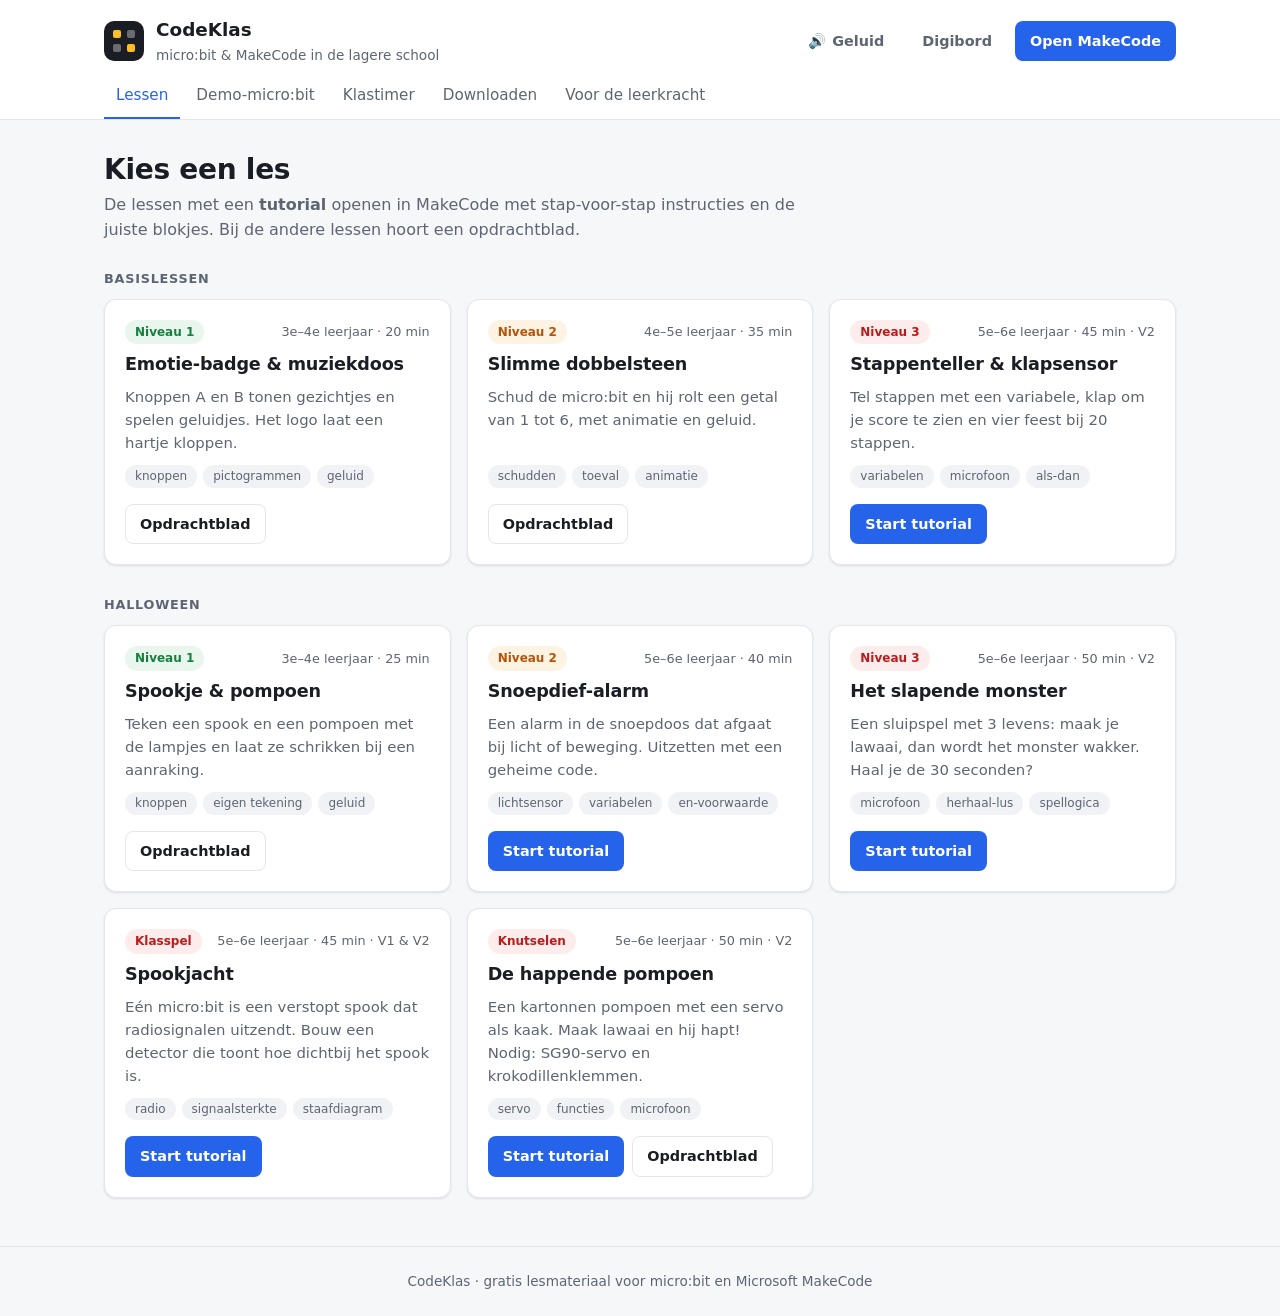
==== site/index.html @ 2c3e6e68 "Printbaar opdrachtblad + uitknipmal voor de happende pompoen Co-Authored-By: Claude Opus 5.5 <norepl" ====
<!DOCTYPE html>
<html lang="nl">
<head>
  <meta charset="UTF-8">
  <meta name="viewport" content="width=device-width, initial-scale=1.0">
  <title>CodeKlas · micro:bit in de klas</title>
  <link rel="stylesheet" href="style.css">
</head>
<body>

  <header class="header">
    <div class="header-inner">
      <div class="brand">
        <div class="brand-mark" aria-hidden="true">
          <span></span><span></span><span></span><span></span>
        </div>
        <div>
          <div class="brand-name">CodeKlas</div>
          <div class="brand-sub">micro:bit &amp; MakeCode in de lagere school</div>
        </div>
      </div>
      <div class="header-actions">
        <button id="toggle-sound-btn" class="btn btn-ghost" title="Geluid aan/uit">
          <span id="sound-icon">🔊</span> Geluid
        </button>
        <button id="digibord-mode-btn" class="btn btn-ghost" title="Timer op volledig scherm">
          Digibord
        </button>
        <a href="https://makecode.microbit.org/?lang=nl" target="_blank" rel="noopener noreferrer" class="btn btn-primary">
          Open MakeCode
        </a>
      </div>
    </div>
    <nav class="nav-tabs" aria-label="Onderdelen">
      <button class="tab-btn active" data-tab="lessen">Lessen</button>
      <button class="tab-btn" data-tab="simulator">Demo-micro:bit</button>
      <button class="tab-btn" data-tab="timer">Klastimer</button>
      <button class="tab-btn" data-tab="uitleg-downloaden">Downloaden</button>
      <button class="tab-btn" data-tab="juf-tips">Voor de leerkracht</button>
    </nav>
  </header>

  <main class="main-container">

    <!-- LESSEN -->
    <section id="tab-lessen" class="tab-pane active">
      <div class="section-hero">
        <h1>Kies een les</h1>
        <p>De lessen met een <strong>tutorial</strong> openen in MakeCode met stap-voor-stap instructies en de juiste blokjes. Bij de andere lessen hoort een opdrachtblad.</p>
      </div>

      <h2 class="group-title">Basislessen</h2>
      <div class="lesson-grid">
        <article class="lesson-card">
          <div class="lesson-top">
            <span class="level level-1">Niveau 1</span>
            <span class="lesson-meta">3e–4e leerjaar · 20 min</span>
          </div>
          <h3>Emotie-badge &amp; muziekdoos</h3>
          <p>Knoppen A en B tonen gezichtjes en spelen geluidjes. Het logo laat een hartje kloppen.</p>
          <div class="lesson-skills"><span>knoppen</span><span>pictogrammen</span><span>geluid</span></div>
          <div class="lesson-actions">
            <a class="btn btn-secondary" href="https://github.com/jufeklis/microbit/blob/main/opdrachten/OPDRACHT_1_EMOTIE_BADGE.md" target="_blank" rel="noopener noreferrer">Opdrachtblad</a>
          </div>
        </article>

        <article class="lesson-card">
          <div class="lesson-top">
            <span class="level level-2">Niveau 2</span>
            <span class="lesson-meta">4e–5e leerjaar · 35 min</span>
          </div>
          <h3>Slimme dobbelsteen</h3>
          <p>Schud de micro:bit en hij rolt een getal van 1 tot 6, met animatie en geluid.</p>
          <div class="lesson-skills"><span>schudden</span><span>toeval</span><span>animatie</span></div>
          <div class="lesson-actions">
            <a class="btn btn-secondary" href="https://github.com/jufeklis/microbit/blob/main/opdrachten/OPDRACHT_2_SLIMME_DOBBELSTEEN.md" target="_blank" rel="noopener noreferrer">Opdrachtblad</a>
          </div>
        </article>

        <article class="lesson-card">
          <div class="lesson-top">
            <span class="level level-3">Niveau 3</span>
            <span class="lesson-meta">5e–6e leerjaar · 45 min · V2</span>
          </div>
          <h3>Stappenteller &amp; klapsensor</h3>
          <p>Tel stappen met een variabele, klap om je score te zien en vier feest bij 20 stappen.</p>
          <div class="lesson-skills"><span>variabelen</span><span>microfoon</span><span>als-dan</span></div>
          <div class="lesson-actions">
            <a class="btn btn-primary" href="https://makecode.microbit.org/?lang=nl#tutorial:https://github.com/jufeklis/microbit/tutorials/stappenteller" target="_blank" rel="noopener noreferrer">Start tutorial</a>
          </div>
        </article>
      </div>

      <h2 class="group-title">Halloween</h2>
      <div class="lesson-grid">
        <article class="lesson-card">
          <div class="lesson-top">
            <span class="level level-1">Niveau 1</span>
            <span class="lesson-meta">3e–4e leerjaar · 25 min</span>
          </div>
          <h3>Spookje &amp; pompoen</h3>
          <p>Teken een spook en een pompoen met de lampjes en laat ze schrikken bij een aanraking.</p>
          <div class="lesson-skills"><span>knoppen</span><span>eigen tekening</span><span>geluid</span></div>
          <div class="lesson-actions">
            <a class="btn btn-secondary" href="https://github.com/jufeklis/microbit/blob/main/opdrachten/HALLOWEEN_OPDRACHT_1_SPOOK_POMPOEN.md" target="_blank" rel="noopener noreferrer">Opdrachtblad</a>
          </div>
        </article>

        <article class="lesson-card">
          <div class="lesson-top">
            <span class="level level-2">Niveau 2</span>
            <span class="lesson-meta">5e–6e leerjaar · 40 min</span>
          </div>
          <h3>Snoepdief-alarm</h3>
          <p>Een alarm in de snoepdoos dat afgaat bij licht of beweging. Uitzetten met een geheime code.</p>
          <div class="lesson-skills"><span>lichtsensor</span><span>variabelen</span><span>en-voorwaarde</span></div>
          <div class="lesson-actions">
            <a class="btn btn-primary" href="https://makecode.microbit.org/?lang=nl#tutorial:https://github.com/jufeklis/microbit/tutorials/snoepdief" target="_blank" rel="noopener noreferrer">Start tutorial</a>
          </div>
        </article>

        <article class="lesson-card">
          <div class="lesson-top">
            <span class="level level-3">Niveau 3</span>
            <span class="lesson-meta">5e–6e leerjaar · 50 min · V2</span>
          </div>
          <h3>Het slapende monster</h3>
          <p>Een sluipspel met 3 levens: maak je lawaai, dan wordt het monster wakker. Haal je de 30 seconden?</p>
          <div class="lesson-skills"><span>microfoon</span><span>herhaal-lus</span><span>spellogica</span></div>
          <div class="lesson-actions">
            <a class="btn btn-primary" href="https://makecode.microbit.org/?lang=nl#tutorial:https://github.com/jufeklis/microbit/tutorials/monster" target="_blank" rel="noopener noreferrer">Start tutorial</a>
          </div>
        </article>

        <article class="lesson-card">
          <div class="lesson-top">
            <span class="level level-3">Klasspel</span>
            <span class="lesson-meta">5e–6e leerjaar · 45 min · V1 &amp; V2</span>
          </div>
          <h3>Spookjacht</h3>
          <p>Eén micro:bit is een verstopt spook dat radiosignalen uitzendt. Bouw een detector die toont hoe dichtbij het spook is.</p>
          <div class="lesson-skills"><span>radio</span><span>signaalsterkte</span><span>staafdiagram</span></div>
          <div class="lesson-actions">
            <a class="btn btn-primary" href="https://makecode.microbit.org/?lang=nl#tutorial:https://github.com/jufeklis/microbit/tutorials/spookjacht" target="_blank" rel="noopener noreferrer">Start tutorial</a>
          </div>
        </article>

        <article class="lesson-card">
          <div class="lesson-top">
            <span class="level level-3">Knutselen</span>
            <span class="lesson-meta">5e–6e leerjaar · 50 min · V2</span>
          </div>
          <h3>De happende pompoen</h3>
          <p>Een kartonnen pompoen met een servo als kaak. Maak lawaai en hij hapt! Nodig: SG90-servo en krokodillenklemmen.</p>
          <div class="lesson-skills"><span>servo</span><span>functies</span><span>microfoon</span></div>
          <div class="lesson-actions">
            <a class="btn btn-primary" href="https://makecode.microbit.org/?lang=nl#tutorial:https://github.com/jufeklis/microbit/tutorials/pompoenkaak" target="_blank" rel="noopener noreferrer">Start tutorial</a>
            <a class="btn btn-secondary" href="opdrachtblad-pompoen.html" target="_blank">Opdrachtblad</a>
          </div>
        </article>
      </div>
    </section>

    <!-- DEMO-MICRO:BIT -->
    <section id="tab-simulator" class="tab-pane">
      <div class="section-hero">
        <h1>Demo-micro:bit</h1>
        <p>Om op het digibord te tonen wat een micro:bit kan. De echte code van de leerlingen test je in de simulator van MakeCode.</p>
      </div>

      <div class="sim-wrapper">
        <div class="sim-left">
          <div class="microbit-board" id="virtual-microbit">
            <div class="mb-top">
              <div class="mb-logo" id="sim-logo" title="Raak het logo aan"></div>
            </div>
            <div class="mb-center">
              <button class="mb-btn" id="sim-btn-a" aria-label="Knop A">A</button>
              <div class="mb-matrix" id="sim-matrix"></div>
              <button class="mb-btn" id="sim-btn-b" aria-label="Knop B">B</button>
            </div>
            <div class="mb-bottom">
              <div class="mb-edge-pin">0</div>
              <div class="mb-edge-pin">1</div>
              <div class="mb-edge-pin">2</div>
              <div class="mb-edge-pin">3V</div>
              <div class="mb-edge-pin">GND</div>
            </div>
          </div>

          <div class="card">
            <h3>Sensoren</h3>
            <div class="button-row">
              <button class="btn btn-secondary" id="shake-btn">Schudden</button>
              <button class="btn btn-secondary" id="clap-btn">Klappen</button>
              <button class="btn btn-secondary" id="btn-ab">Knop A+B</button>
              <button class="btn btn-ghost" id="clear-sim-btn">Wis scherm</button>
            </div>
            <div id="sim-status-label" class="status-label">Klik op A, B, het logo of een sensor.</div>
          </div>
        </div>

        <div class="sim-right">
          <div class="card">
            <h3>Geluiden</h3>
            <div class="chip-grid">
              <button class="chip" data-song="bading">Ba-ding</button>
              <button class="chip" data-song="wawa">Wawawawaa</button>
              <button class="chip" data-song="diceroll">Dobbelsteen</button>
              <button class="chip" data-song="ode">Ode aan de vreugde</button>
              <button class="chip" data-song="boo">Spook</button>
              <button class="chip" data-song="siren">Sirene</button>
              <button class="chip" data-song="roar">Monster</button>
              <button class="chip" data-song="snore">Snurken</button>
            </div>
          </div>

          <div class="card">
            <h3>Pictogrammen</h3>
            <div class="chip-grid">
              <button class="chip" data-pattern="heart">Hartje</button>
              <button class="chip" data-pattern="happy">Blij</button>
              <button class="chip" data-pattern="ghost">Spook</button>
              <button class="chip" data-pattern="pumpkin">Pompoen</button>
              <button class="chip" data-pattern="skull">Doodshoofd</button>
              <button class="chip" data-pattern="bat">Vleermuis</button>
            </div>
          </div>
        </div>
      </div>
    </section>

    <!-- KLASTIMER -->
    <section id="tab-timer" class="tab-pane">
      <div class="timer-container" id="timer-box">
        <div class="section-hero">
          <h1>Klastimer &amp; rolwissel</h1>
          <p>Gaat de bel, dan schuift iedereen één rol door.</p>
        </div>

        <div class="big-timer-circle">
          <svg class="progress-ring" viewBox="0 0 280 280">
            <circle class="progress-ring-bg" stroke-width="14" fill="transparent" r="120" cx="140" cy="140"/>
            <circle id="progress-circle" class="progress-ring-fill" stroke="#0078d7" stroke-width="14" stroke-dasharray="753.98" stroke-dashoffset="0" stroke-linecap="round" fill="transparent" r="120" cx="140" cy="140"/>
          </svg>
          <div class="timer-time-display">
            <span id="timer-display">10:00</span>
            <span class="timer-caption">tot de rolwissel</span>
          </div>
        </div>

        <div class="button-row center">
          <button id="timer-start-btn" class="btn btn-primary btn-lg">Start</button>
          <button id="timer-pause-btn" class="btn btn-secondary btn-lg" disabled>Pauze</button>
          <button id="timer-reset-btn" class="btn btn-ghost btn-lg">Reset</button>
        </div>

        <div class="timer-presets">
          <button class="preset-btn" data-time="300">5 min</button>
          <button class="preset-btn active" data-time="600">10 min</button>
          <button class="preset-btn" data-time="900">15 min</button>
        </div>

        <h2 class="group-title">De 4 rollen in een groepje</h2>
        <div class="roles-grid">
          <div class="role-card"><span class="role-num">1</span><h4>Piloot</h4><p>Bedient de muis en sleept de blokjes in MakeCode.</p></div>
          <div class="role-card"><span class="role-num">2</span><h4>Navigator</h4><p>Leest de instructies voor en controleert elke stap.</p></div>
          <div class="role-card"><span class="role-num">3</span><h4>Tester</h4><p>Downloadt de code en test op de echte micro:bit.</p></div>
          <div class="role-card"><span class="role-num">4</span><h4>Vormgever</h4><p>Bedenkt tekeningen, geluiden en extra's.</p></div>
        </div>
      </div>
    </section>

    <!-- DOWNLOADEN -->
    <section id="tab-uitleg-downloaden" class="tab-pane">
      <div class="section-hero">
        <h1>Code op de micro:bit zetten</h1>
        <p>In drie stappen draait je programma op de micro:bit, ook zonder computer.</p>
      </div>

      <div class="steps-grid">
        <div class="step-card">
          <span class="step-num">1</span>
          <h3>Sluit de USB-kabel aan</h3>
          <p>Verbind de micro:bit met de computer of Chromebook. Het lampje achteraan licht op.</p>
        </div>
        <div class="step-card">
          <span class="step-num">2</span>
          <h3>Klik op Downloaden</h3>
          <p>Klik in MakeCode linksonder op <strong>Downloaden</strong>. Het gele lampje achteraan knippert.</p>
        </div>
        <div class="step-card">
          <span class="step-num">3</span>
          <h3>Kabel los, batterij aan</h3>
          <p>Stopt het knipperen? Dan is de code geladen. Maak de kabel los en klik het batterijbakje vast.</p>
        </div>
      </div>

      <div class="card note">
        <strong>Tip:</strong> klik de eerste keer in MakeCode op de drie puntjes naast Downloaden en kies <strong>Apparaat koppelen</strong>. Daarna gaat downloaden met één klik.
      </div>
    </section>

    <!-- VOOR DE LEERKRACHT -->
    <section id="tab-juf-tips" class="tab-pane">
      <div class="section-hero">
        <h1>Voor de leerkracht</h1>
        <p>Praktische tips voor een vlotte programmeerles.</p>
      </div>

      <div class="tips-grid">
        <div class="card">
          <h3>Lesplan van 50 minuten</h3>
          <ul>
            <li><strong>10 min</strong>: introductie op het digibord met de demo-micro:bit</li>
            <li><strong>30 min</strong>: zelf programmeren in groepjes, met de klastimer</li>
            <li><strong>10 min</strong>: toonmoment</li>
          </ul>
        </div>
        <div class="card">
          <h3>micro:bit V1 of V2?</h3>
          <p>De stappenteller en het monster gebruiken de microfoon en speaker. Die zitten alleen op een <strong>V2</strong>: kijk of er een gouden logo met een aanraaksensor op staat.</p>
        </div>
        <div class="card">
          <h3>Startgids &amp; opdrachtbladen</h3>
          <p>Alle opdrachtbladen en de <a href="https://github.com/jufeklis/microbit/blob/main/opdrachten/STARTGIDS_MAKECODE_VOOR_DE_JUF.md" target="_blank" rel="noopener noreferrer">startgids voor de leerkracht</a> staan op <a href="https://github.com/jufeklis/microbit" target="_blank" rel="noopener noreferrer">GitHub</a>.</p>
        </div>
        <div class="card">
          <h3>Halloween</h3>
          <p>Laat de leerlingen een papieren pompoen of spook knutselen rond de micro:bit en verduister de klas voor het toonmoment.</p>
        </div>
      </div>
    </section>

  </main>

  <footer class="footer">
    CodeKlas · gratis lesmateriaal voor micro:bit en Microsoft MakeCode
  </footer>

  <script src="sound.js"></script>
  <script src="app.js"></script>
</body>
</html>
---- site/style.css ----
:root {
  --bg: #f6f7f9;
  --surface: #ffffff;
  --border: #e3e6eb;
  --text: #1a1d23;
  --muted: #5d6573;
  --primary: #2563eb;
  --primary-hover: #1d4ed8;
  --primary-soft: #eaf1fe;
  --green: #15803d;
  --green-soft: #e8f6ed;
  --amber: #b45309;
  --amber-soft: #fdf3e3;
  --red: #b91c1c;
  --red-soft: #fdecec;
  --radius: 12px;
  --shadow: 0 1px 2px rgba(16, 24, 40, .05), 0 1px 3px rgba(16, 24, 40, .06);
}

* { box-sizing: border-box; margin: 0; padding: 0; }

body {
  font-family: system-ui, -apple-system, 'Segoe UI', sans-serif;
  background: var(--bg);
  color: var(--text);
  line-height: 1.55;
  -webkit-font-smoothing: antialiased;
}

a { color: var(--primary); }
h1, h2, h3, h4 { line-height: 1.25; letter-spacing: -0.01em; }

/* ---------- Header ---------- */
.header {
  background: var(--surface);
  border-bottom: 1px solid var(--border);
  position: sticky;
  top: 0;
  z-index: 10;
}
.header-inner {
  max-width: 1120px;
  margin: 0 auto;
  padding: 16px 24px 8px;
  display: flex;
  align-items: center;
  justify-content: space-between;
  gap: 16px;
  flex-wrap: wrap;
}
.brand { display: flex; align-items: center; gap: 12px; }
.brand-mark {
  width: 40px; height: 40px;
  border-radius: 10px;
  background: var(--text);
  display: grid;
  grid-template-columns: repeat(2, 8px);
  gap: 6px;
  place-content: center;
}
.brand-mark span { width: 8px; height: 8px; border-radius: 2px; background: #fbbf24; }
.brand-mark span:nth-child(2), .brand-mark span:nth-child(3) { background: #fff; opacity: .35; }
.brand-name { font-weight: 700; font-size: 1.15rem; }
.brand-sub { color: var(--muted); font-size: .85rem; }
.header-actions { display: flex; gap: 8px; flex-wrap: wrap; }

.nav-tabs {
  max-width: 1120px;
  margin: 0 auto;
  padding: 0 24px;
  display: flex;
  gap: 4px;
  flex-wrap: wrap;
}
.tab-btn {
  font: inherit;
  font-weight: 500;
  font-size: .95rem;
  color: var(--muted);
  background: none;
  border: none;
  border-bottom: 2px solid transparent;
  padding: 10px 12px;
  cursor: pointer;
}
.tab-btn:hover { color: var(--text); }
.tab-btn.active { color: var(--primary); border-bottom-color: var(--primary); }

/* ---------- Buttons ---------- */
.btn {
  font: inherit;
  font-weight: 600;
  font-size: .9rem;
  display: inline-flex;
  align-items: center;
  justify-content: center;
  gap: 6px;
  padding: 8px 14px;
  border-radius: 8px;
  border: 1px solid transparent;
  cursor: pointer;
  text-decoration: none;
  transition: background .15s, border-color .15s;
  white-space: nowrap;
}
.btn:disabled { opacity: .45; cursor: not-allowed; }
.btn-primary { background: var(--primary); color: #fff; }
.btn-primary:hover:not(:disabled) { background: var(--primary-hover); }
.btn-secondary { background: var(--surface); color: var(--text); border-color: var(--border); }
.btn-secondary:hover:not(:disabled) { border-color: #c5cad3; background: #fafbfc; }
.btn-ghost { background: transparent; color: var(--muted); }
.btn-ghost:hover:not(:disabled) { background: #eef0f3; color: var(--text); }
.btn-lg { padding: 12px 22px; font-size: 1rem; }

.button-row { display: flex; gap: 8px; flex-wrap: wrap; }
.button-row.center { justify-content: center; }

/* ---------- Layout ---------- */
.main-container { max-width: 1120px; margin: 0 auto; padding: 32px 24px 48px; }
.tab-pane { display: none; }
.tab-pane.active { display: block; }

.section-hero { margin-bottom: 28px; max-width: 720px; }
.section-hero h1 { font-size: 1.75rem; margin-bottom: 6px; }
.section-hero p { color: var(--muted); }

.group-title {
  font-size: .8rem;
  font-weight: 600;
  text-transform: uppercase;
  letter-spacing: .06em;
  color: var(--muted);
  margin: 32px 0 12px;
}
.group-title:first-of-type { margin-top: 0; }

.card {
  background: var(--surface);
  border: 1px solid var(--border);
  border-radius: var(--radius);
  padding: 20px;
  box-shadow: var(--shadow);
}
.card h3 { font-size: 1rem; margin-bottom: 12px; }
.card ul { padding-left: 18px; }
.card li + li { margin-top: 4px; }
.card p { color: var(--muted); }
.card.note { margin-top: 20px; color: var(--muted); }

/* ---------- Lessen ---------- */
.lesson-grid {
  display: grid;
  grid-template-columns: repeat(auto-fill, minmax(300px, 1fr));
  gap: 16px;
}
.lesson-card {
  background: var(--surface);
  border: 1px solid var(--border);
  border-radius: var(--radius);
  padding: 20px;
  box-shadow: var(--shadow);
  display: flex;
  flex-direction: column;
  gap: 10px;
}
.lesson-top { display: flex; align-items: center; justify-content: space-between; gap: 8px; flex-wrap: wrap; }
.lesson-meta { font-size: .8rem; color: var(--muted); }
.lesson-card h3 { font-size: 1.1rem; }
.lesson-card p { color: var(--muted); font-size: .93rem; flex: 1; }
.lesson-skills { display: flex; gap: 6px; flex-wrap: wrap; }
.lesson-skills span {
  font-size: .75rem;
  color: var(--muted);
  background: #f0f2f5;
  border-radius: 999px;
  padding: 2px 10px;
}
.lesson-actions { display: flex; gap: 8px; margin-top: 6px; flex-wrap: wrap; }

.level { font-size: .75rem; font-weight: 600; padding: 3px 10px; border-radius: 999px; }
.level-1 { color: var(--green); background: var(--green-soft); }
.level-2 { color: var(--amber); background: var(--amber-soft); }
.level-3 { color: var(--red); background: var(--red-soft); }

/* ---------- Demo-micro:bit ---------- */
.sim-wrapper {
  display: grid;
  grid-template-columns: minmax(0, 1fr) minmax(0, 1fr);
  gap: 24px;
  align-items: start;
}
.sim-left, .sim-right { display: flex; flex-direction: column; gap: 16px; }

.microbit-board {
  background: #1f2937;
  border-radius: 20px;
  padding: 20px 20px 0;
  max-width: 440px;
  width: 100%;
  margin: 0 auto;
  box-shadow: 0 10px 30px rgba(16, 24, 40, .18);
  user-select: none;
}
.mb-top { display: flex; justify-content: center; margin-bottom: 16px; }
.mb-logo {
  width: 56px; height: 28px;
  border: 3px solid #d4a72c;
  border-radius: 14px;
  cursor: pointer;
  position: relative;
}
.mb-logo::before, .mb-logo::after {
  content: '';
  position: absolute;
  top: 50%;
  width: 8px; height: 8px;
  border-radius: 50%;
  background: #d4a72c;
  transform: translateY(-50%);
}
.mb-logo::before { left: 10px; }
.mb-logo::after { right: 10px; }
.mb-logo.touched { background: rgba(212, 167, 44, .3); }

.mb-center { display: flex; align-items: center; justify-content: space-between; gap: 16px; }
.mb-btn {
  font: inherit;
  font-weight: 700;
  width: 52px; height: 52px;
  border-radius: 50%;
  border: 6px solid #4b5563;
  background: #111827;
  color: #e5e7eb;
  cursor: pointer;
  flex-shrink: 0;
}
.mb-btn:hover { border-color: #6b7280; }
.mb-btn.active { transform: scale(.94); background: #000; }

.mb-matrix {
  display: grid;
  grid-template-columns: repeat(5, 1fr);
  gap: 10px;
  padding: 8px;
}
.mb-led {
  width: 22px; height: 22px;
  border-radius: 4px;
  background: #374151;
  transition: background .08s, box-shadow .08s;
}
.mb-led.on { background: #ef4444; box-shadow: 0 0 12px rgba(239, 68, 68, .8); }

.mb-bottom {
  display: flex;
  justify-content: space-between;
  margin-top: 20px;
  padding: 0 4px;
}
.mb-edge-pin {
  background: #d4a72c;
  color: #1f2937;
  font-size: .7rem;
  font-weight: 700;
  padding: 10px 0 6px;
  width: 17%;
  text-align: center;
  border-radius: 6px 6px 0 0;
}

.status-label {
  margin-top: 12px;
  font-size: .9rem;
  color: var(--muted);
  background: #f0f2f5;
  border-radius: 8px;
  padding: 8px 12px;
}

.chip-grid { display: flex; flex-wrap: wrap; gap: 8px; }
.chip {
  font: inherit;
  font-size: .88rem;
  font-weight: 500;
  padding: 7px 14px;
  border-radius: 999px;
  border: 1px solid var(--border);
  background: var(--surface);
  color: var(--text);
  cursor: pointer;
}
.chip:hover { border-color: var(--primary); color: var(--primary); background: var(--primary-soft); }

/* ---------- Klastimer ---------- */
.timer-container { text-align: center; }
.timer-container .section-hero { margin: 0 auto 28px; }
.big-timer-circle { position: relative; width: 280px; height: 280px; margin: 0 auto 24px; }
.progress-ring { width: 100%; height: 100%; transform: rotate(-90deg); }
.progress-ring-bg { stroke: var(--border); }
.progress-ring-fill { transition: stroke-dashoffset 1s linear, stroke .3s; }
.timer-time-display {
  position: absolute;
  inset: 0;
  display: flex;
  flex-direction: column;
  align-items: center;
  justify-content: center;
}
#timer-display { font-size: 4rem; font-weight: 700; font-variant-numeric: tabular-nums; }
.timer-caption { color: var(--muted); font-size: .9rem; }

.timer-presets { display: flex; justify-content: center; gap: 8px; margin-top: 16px; }
.preset-btn {
  font: inherit;
  font-size: .88rem;
  padding: 6px 14px;
  border-radius: 999px;
  border: 1px solid var(--border);
  background: var(--surface);
  color: var(--muted);
  cursor: pointer;
}
.preset-btn.active { background: var(--text); border-color: var(--text); color: #fff; }

.timer-container .group-title { margin-top: 40px; }
.roles-grid {
  display: grid;
  grid-template-columns: repeat(auto-fit, minmax(200px, 1fr));
  gap: 12px;
  text-align: left;
}
.role-card {
  background: var(--surface);
  border: 1px solid var(--border);
  border-radius: var(--radius);
  padding: 16px;
}
.role-card h4 { margin: 8px 0 4px; }
.role-card p { color: var(--muted); font-size: .9rem; }

.role-num, .step-num {
  display: inline-grid;
  place-items: center;
  width: 28px; height: 28px;
  border-radius: 50%;
  background: var(--primary-soft);
  color: var(--primary);
  font-weight: 700;
  font-size: .85rem;
}

/* ---------- Downloaden & tips ---------- */
.steps-grid, .tips-grid {
  display: grid;
  grid-template-columns: repeat(auto-fit, minmax(260px, 1fr));
  gap: 16px;
}
.step-card {
  background: var(--surface);
  border: 1px solid var(--border);
  border-radius: var(--radius);
  padding: 20px;
  box-shadow: var(--shadow);
}
.step-card h3 { font-size: 1rem; margin: 12px 0 6px; }
.step-card p { color: var(--muted); }

/* ---------- Footer ---------- */
.footer {
  text-align: center;
  color: var(--muted);
  font-size: .85rem;
  padding: 24px;
  border-top: 1px solid var(--border);
}

/* ---------- Digibordmodus: alleen de timer, groot ---------- */
body.fullscreen-digibord .header-inner .brand,
body.fullscreen-digibord .nav-tabs,
body.fullscreen-digibord .footer,
body.fullscreen-digibord .roles-grid,
body.fullscreen-digibord .timer-container .group-title { display: none; }
body.fullscreen-digibord .header { position: static; border: none; background: transparent; }
body.fullscreen-digibord .header-inner { justify-content: flex-end; }
body.fullscreen-digibord .big-timer-circle { width: min(70vh, 90vw); height: min(70vh, 90vw); }
body.fullscreen-digibord #timer-display { font-size: min(14vh, 18vw); }

/* ---------- Klein scherm ---------- */
@media (max-width: 800px) {
  .sim-wrapper { grid-template-columns: 1fr; }
  .header-inner, .nav-tabs, .main-container { padding-left: 16px; padding-right: 16px; }
  .mb-led { width: 16px; height: 16px; }
  .mb-matrix { gap: 7px; }
}
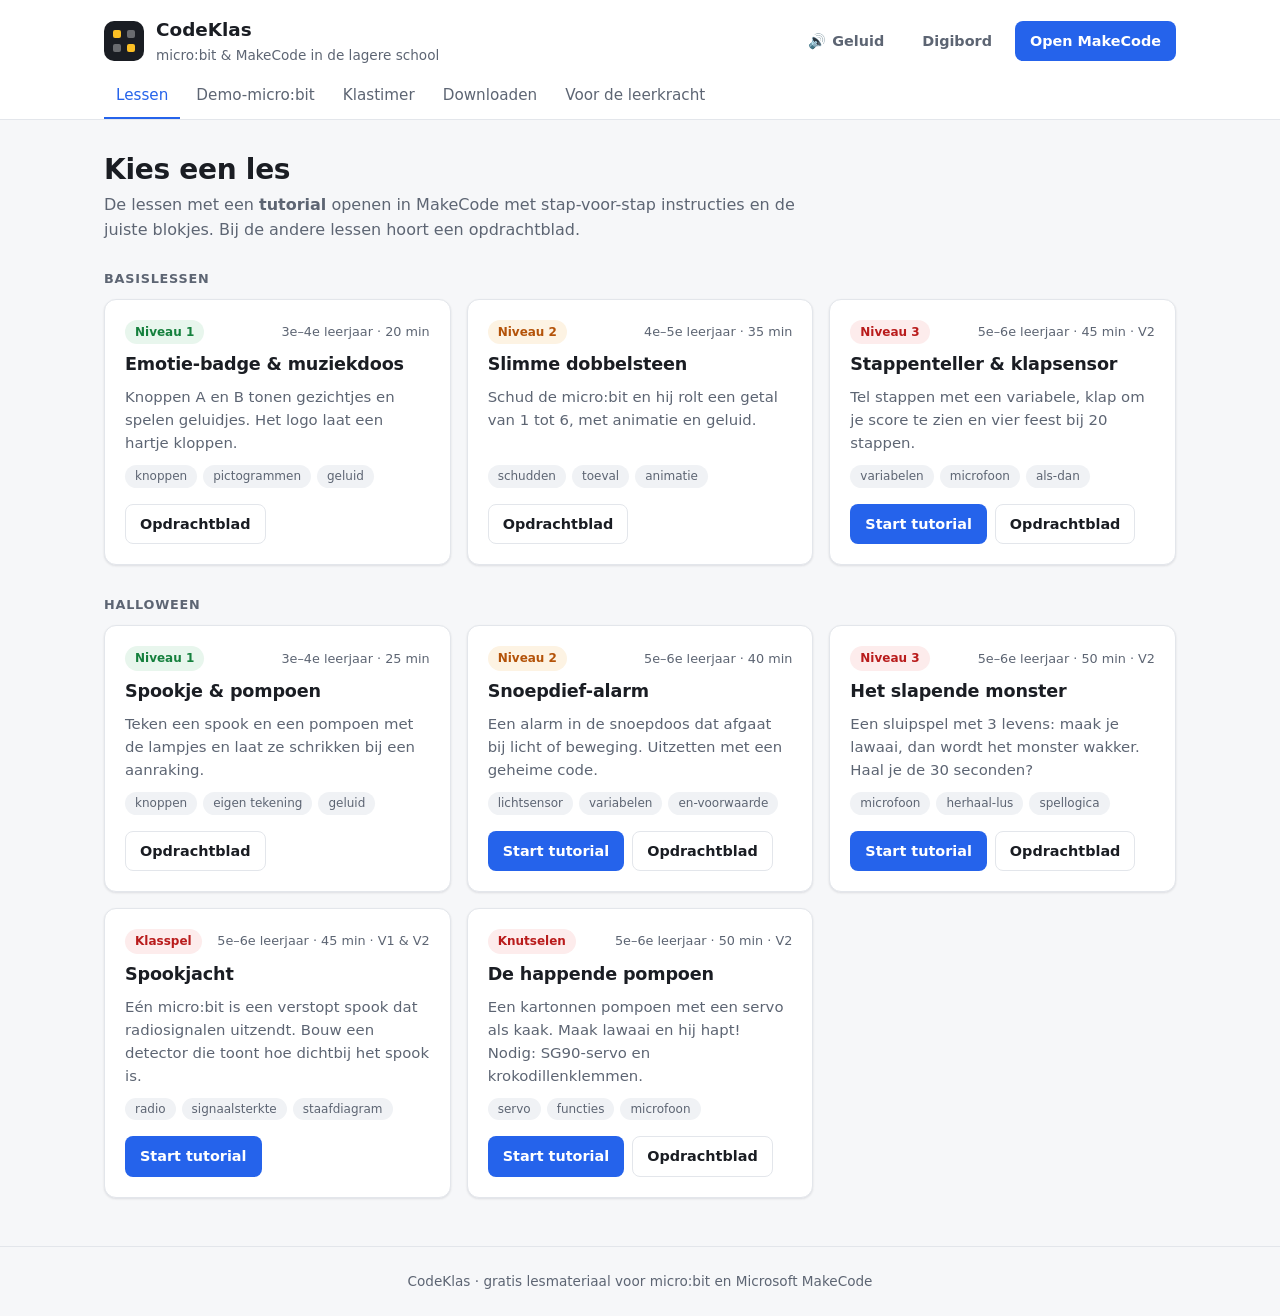
==== commit d89d602d: "Opdrachtbladen: kleine letters, fiches gelijk met tutorials, startgids bijgewerkt; klaar voor GitHub" ====
--- a/site/index.html
+++ b/site/index.html
@@ -60,7 +60,7 @@
           <p>Knoppen A en B tonen gezichtjes en spelen geluidjes. Het logo laat een hartje kloppen.</p>
           <div class="lesson-skills"><span>knoppen</span><span>pictogrammen</span><span>geluid</span></div>
           <div class="lesson-actions">
-            <a class="btn btn-secondary" href="https://github.com/jufeklis/microbit/blob/main/opdrachten/OPDRACHT_1_EMOTIE_BADGE.md" target="_blank" rel="noopener noreferrer">Opdrachtblad</a>
+            <a class="btn btn-secondary" href="https://github.com/jufeklis/microbit/blob/main/opdrachten/emotie-badge.md" target="_blank" rel="noopener noreferrer">Opdrachtblad</a>
           </div>
         </article>
 
@@ -73,7 +73,7 @@
           <p>Schud de micro:bit en hij rolt een getal van 1 tot 6, met animatie en geluid.</p>
           <div class="lesson-skills"><span>schudden</span><span>toeval</span><span>animatie</span></div>
           <div class="lesson-actions">
-            <a class="btn btn-secondary" href="https://github.com/jufeklis/microbit/blob/main/opdrachten/OPDRACHT_2_SLIMME_DOBBELSTEEN.md" target="_blank" rel="noopener noreferrer">Opdrachtblad</a>
+            <a class="btn btn-secondary" href="https://github.com/jufeklis/microbit/blob/main/opdrachten/dobbelsteen.md" target="_blank" rel="noopener noreferrer">Opdrachtblad</a>
           </div>
         </article>
 
@@ -87,6 +87,7 @@
           <div class="lesson-skills"><span>variabelen</span><span>microfoon</span><span>als-dan</span></div>
           <div class="lesson-actions">
             <a class="btn btn-primary" href="https://makecode.microbit.org/?lang=nl#tutorial:https://github.com/jufeklis/microbit/tutorials/stappenteller" target="_blank" rel="noopener noreferrer">Start tutorial</a>
+            <a class="btn btn-secondary" href="https://github.com/jufeklis/microbit/blob/main/opdrachten/stappenteller.md" target="_blank" rel="noopener noreferrer">Opdrachtblad</a>
           </div>
         </article>
       </div>
@@ -102,7 +103,7 @@
           <p>Teken een spook en een pompoen met de lampjes en laat ze schrikken bij een aanraking.</p>
           <div class="lesson-skills"><span>knoppen</span><span>eigen tekening</span><span>geluid</span></div>
           <div class="lesson-actions">
-            <a class="btn btn-secondary" href="https://github.com/jufeklis/microbit/blob/main/opdrachten/HALLOWEEN_OPDRACHT_1_SPOOK_POMPOEN.md" target="_blank" rel="noopener noreferrer">Opdrachtblad</a>
+            <a class="btn btn-secondary" href="https://github.com/jufeklis/microbit/blob/main/opdrachten/spook-en-pompoen.md" target="_blank" rel="noopener noreferrer">Opdrachtblad</a>
           </div>
         </article>
 
@@ -116,6 +117,7 @@
           <div class="lesson-skills"><span>lichtsensor</span><span>variabelen</span><span>en-voorwaarde</span></div>
           <div class="lesson-actions">
             <a class="btn btn-primary" href="https://makecode.microbit.org/?lang=nl#tutorial:https://github.com/jufeklis/microbit/tutorials/snoepdief" target="_blank" rel="noopener noreferrer">Start tutorial</a>
+            <a class="btn btn-secondary" href="https://github.com/jufeklis/microbit/blob/main/opdrachten/snoepdief.md" target="_blank" rel="noopener noreferrer">Opdrachtblad</a>
           </div>
         </article>
 
@@ -129,6 +131,7 @@
           <div class="lesson-skills"><span>microfoon</span><span>herhaal-lus</span><span>spellogica</span></div>
           <div class="lesson-actions">
             <a class="btn btn-primary" href="https://makecode.microbit.org/?lang=nl#tutorial:https://github.com/jufeklis/microbit/tutorials/monster" target="_blank" rel="noopener noreferrer">Start tutorial</a>
+            <a class="btn btn-secondary" href="https://github.com/jufeklis/microbit/blob/main/opdrachten/monster.md" target="_blank" rel="noopener noreferrer">Opdrachtblad</a>
           </div>
         </article>
 
@@ -323,7 +326,7 @@
         </div>
         <div class="card">
           <h3>Startgids &amp; opdrachtbladen</h3>
-          <p>Alle opdrachtbladen en de <a href="https://github.com/jufeklis/microbit/blob/main/opdrachten/STARTGIDS_MAKECODE_VOOR_DE_JUF.md" target="_blank" rel="noopener noreferrer">startgids voor de leerkracht</a> staan op <a href="https://github.com/jufeklis/microbit" target="_blank" rel="noopener noreferrer">GitHub</a>.</p>
+          <p>Alle opdrachtbladen en de <a href="https://github.com/jufeklis/microbit/blob/main/opdrachten/startgids-leerkracht.md" target="_blank" rel="noopener noreferrer">startgids voor de leerkracht</a> staan op <a href="https://github.com/jufeklis/microbit" target="_blank" rel="noopener noreferrer">GitHub</a>.</p>
         </div>
         <div class="card">
           <h3>Halloween</h3>
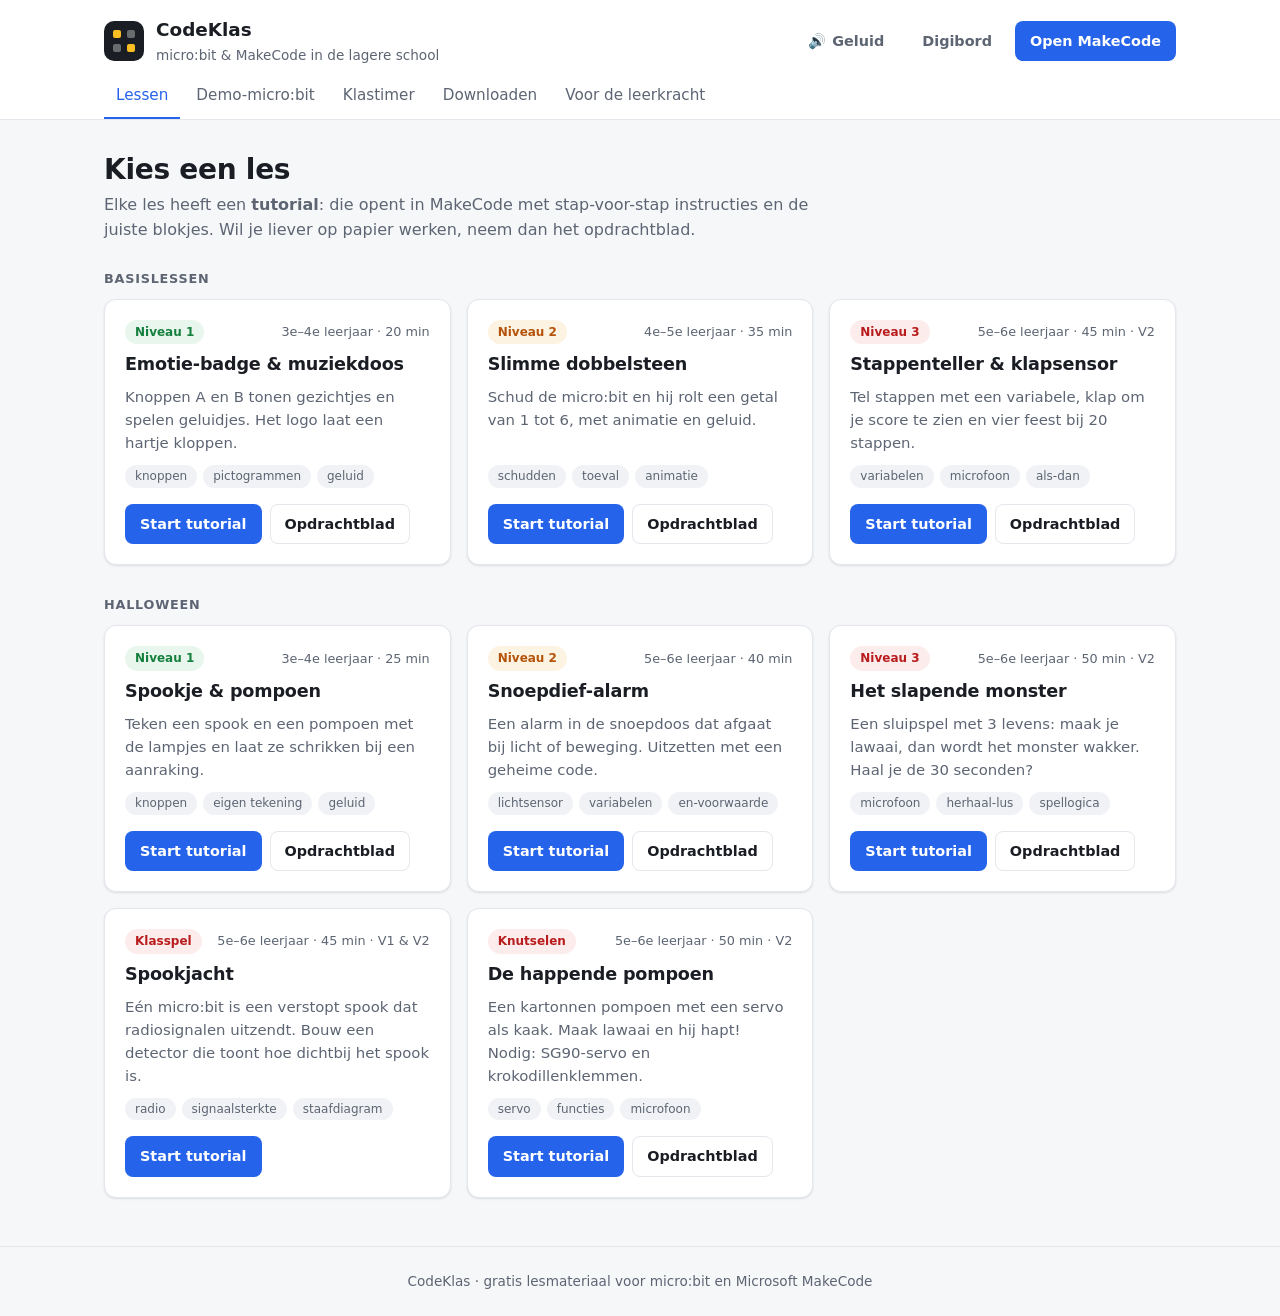
==== commit a08956c2: "Nieuwe tutorials gelinkt in README, site, startgids en fiches Co-Authored-By: Claude Opus 5.5 <norep" ====
--- a/site/index.html
+++ b/site/index.html
@@ -46,7 +46,7 @@
     <section id="tab-lessen" class="tab-pane active">
       <div class="section-hero">
         <h1>Kies een les</h1>
-        <p>De lessen met een <strong>tutorial</strong> openen in MakeCode met stap-voor-stap instructies en de juiste blokjes. Bij de andere lessen hoort een opdrachtblad.</p>
+        <p>Elke les heeft een <strong>tutorial</strong>: die opent in MakeCode met stap-voor-stap instructies en de juiste blokjes. Wil je liever op papier werken, neem dan het opdrachtblad.</p>
       </div>
 
       <h2 class="group-title">Basislessen</h2>
@@ -60,6 +60,7 @@
           <p>Knoppen A en B tonen gezichtjes en spelen geluidjes. Het logo laat een hartje kloppen.</p>
           <div class="lesson-skills"><span>knoppen</span><span>pictogrammen</span><span>geluid</span></div>
           <div class="lesson-actions">
+            <a class="btn btn-primary" href="https://makecode.microbit.org/?lang=nl#tutorial:https://github.com/jufeklis/microbit/tutorials/emotie-badge" target="_blank" rel="noopener noreferrer">Start tutorial</a>
             <a class="btn btn-secondary" href="https://github.com/jufeklis/microbit/blob/main/opdrachten/emotie-badge.md" target="_blank" rel="noopener noreferrer">Opdrachtblad</a>
           </div>
         </article>
@@ -73,6 +74,7 @@
           <p>Schud de micro:bit en hij rolt een getal van 1 tot 6, met animatie en geluid.</p>
           <div class="lesson-skills"><span>schudden</span><span>toeval</span><span>animatie</span></div>
           <div class="lesson-actions">
+            <a class="btn btn-primary" href="https://makecode.microbit.org/?lang=nl#tutorial:https://github.com/jufeklis/microbit/tutorials/dobbelsteen" target="_blank" rel="noopener noreferrer">Start tutorial</a>
             <a class="btn btn-secondary" href="https://github.com/jufeklis/microbit/blob/main/opdrachten/dobbelsteen.md" target="_blank" rel="noopener noreferrer">Opdrachtblad</a>
           </div>
         </article>
@@ -103,6 +105,7 @@
           <p>Teken een spook en een pompoen met de lampjes en laat ze schrikken bij een aanraking.</p>
           <div class="lesson-skills"><span>knoppen</span><span>eigen tekening</span><span>geluid</span></div>
           <div class="lesson-actions">
+            <a class="btn btn-primary" href="https://makecode.microbit.org/?lang=nl#tutorial:https://github.com/jufeklis/microbit/tutorials/spook-en-pompoen" target="_blank" rel="noopener noreferrer">Start tutorial</a>
             <a class="btn btn-secondary" href="https://github.com/jufeklis/microbit/blob/main/opdrachten/spook-en-pompoen.md" target="_blank" rel="noopener noreferrer">Opdrachtblad</a>
           </div>
         </article>
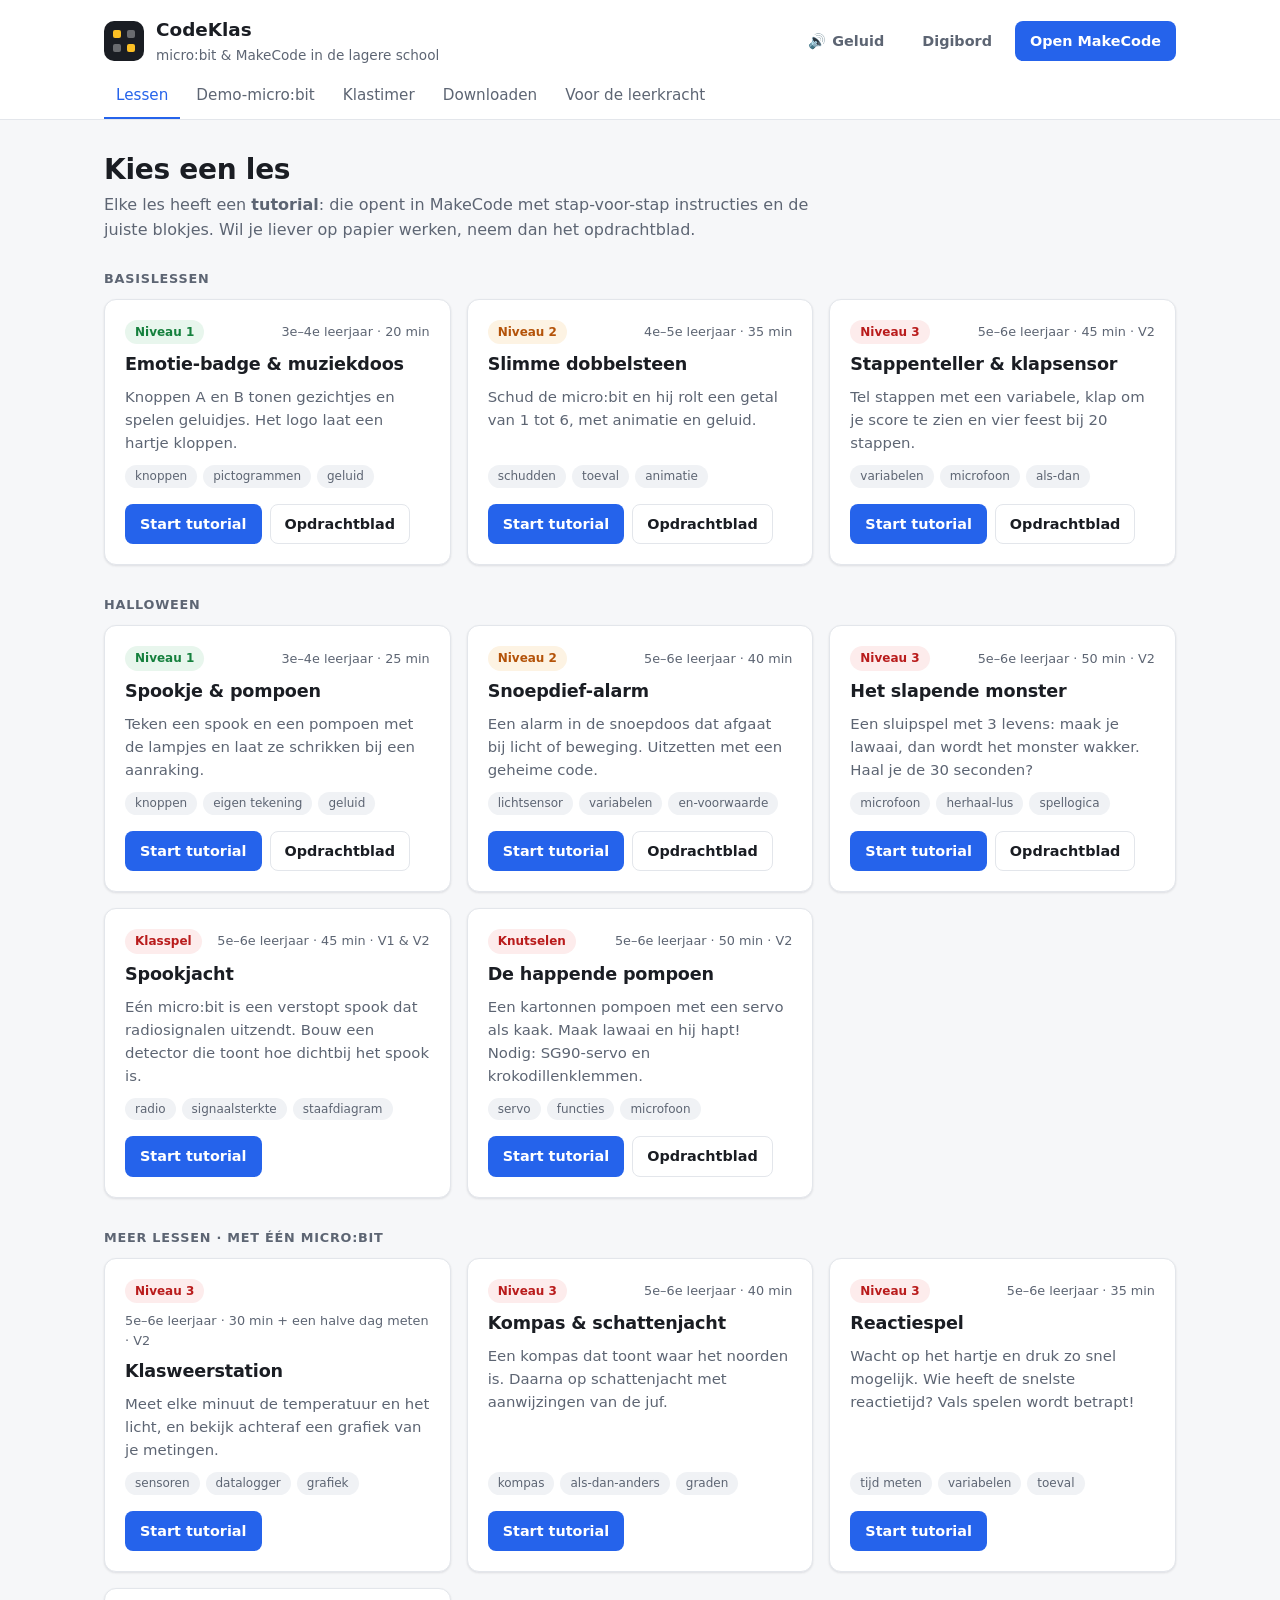
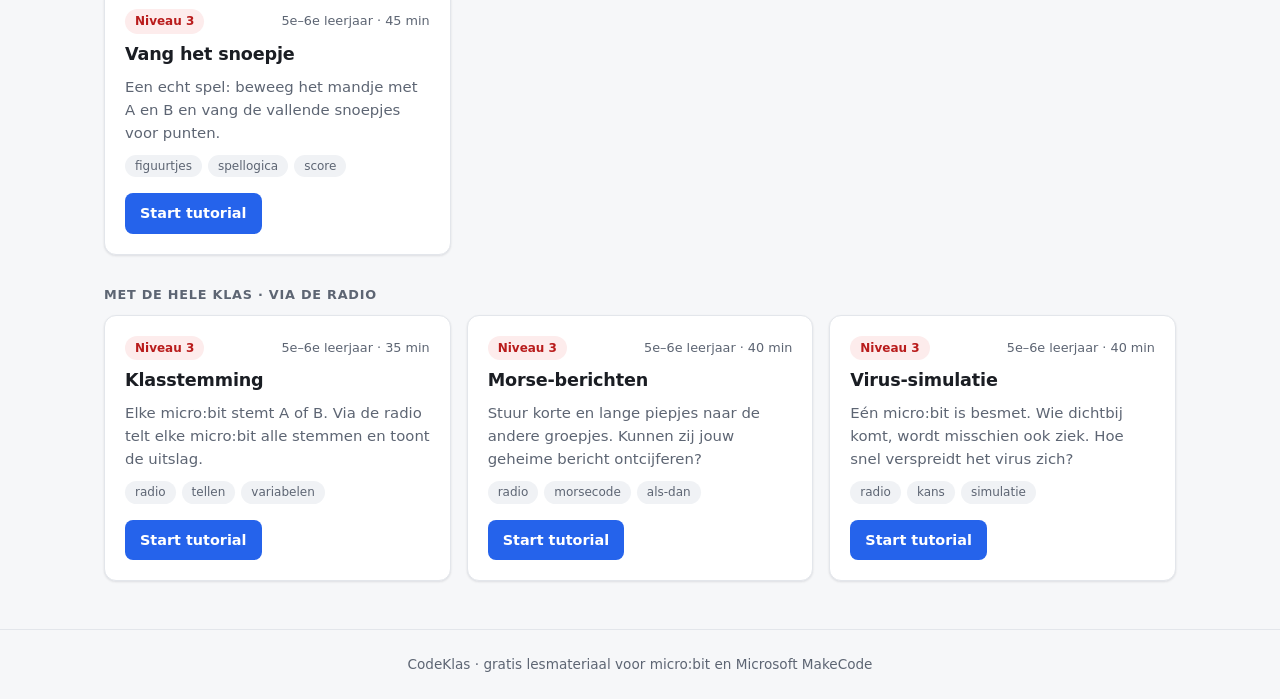
==== commit cd0de439: "Zeven nieuwe lessen op de site, in README en startgids; v0.0.10 Co-Authored-By: Claude Opus 5.5 <nor" ====
--- a/site/index.html
+++ b/site/index.html
@@ -88,7 +88,7 @@
           <p>Tel stappen met een variabele, klap om je score te zien en vier feest bij 20 stappen.</p>
           <div class="lesson-skills"><span>variabelen</span><span>microfoon</span><span>als-dan</span></div>
           <div class="lesson-actions">
-            <a class="btn btn-primary" href="https://makecode.microbit.org/?lang=nl#tutorial:https://github.com/jufeklis/microbit/tutorials/stappenteller" target="_blank" rel="noopener noreferrer">Start tutorial</a>
+            <a class="btn btn-primary" href="https://makecode.microbit.org/?lang=nl#tutorial:https://github.com/jufeklis/microbit/tutorials/stappenteller-klapsensor" target="_blank" rel="noopener noreferrer">Start tutorial</a>
             <a class="btn btn-secondary" href="https://github.com/jufeklis/microbit/blob/main/opdrachten/stappenteller.md" target="_blank" rel="noopener noreferrer">Opdrachtblad</a>
           </div>
         </article>
@@ -119,7 +119,7 @@
           <p>Een alarm in de snoepdoos dat afgaat bij licht of beweging. Uitzetten met een geheime code.</p>
           <div class="lesson-skills"><span>lichtsensor</span><span>variabelen</span><span>en-voorwaarde</span></div>
           <div class="lesson-actions">
-            <a class="btn btn-primary" href="https://makecode.microbit.org/?lang=nl#tutorial:https://github.com/jufeklis/microbit/tutorials/snoepdief" target="_blank" rel="noopener noreferrer">Start tutorial</a>
+            <a class="btn btn-primary" href="https://makecode.microbit.org/?lang=nl#tutorial:https://github.com/jufeklis/microbit/tutorials/snoepdief-alarm" target="_blank" rel="noopener noreferrer">Start tutorial</a>
             <a class="btn btn-secondary" href="https://github.com/jufeklis/microbit/blob/main/opdrachten/snoepdief.md" target="_blank" rel="noopener noreferrer">Opdrachtblad</a>
           </div>
         </article>
@@ -133,7 +133,7 @@
           <p>Een sluipspel met 3 levens: maak je lawaai, dan wordt het monster wakker. Haal je de 30 seconden?</p>
           <div class="lesson-skills"><span>microfoon</span><span>herhaal-lus</span><span>spellogica</span></div>
           <div class="lesson-actions">
-            <a class="btn btn-primary" href="https://makecode.microbit.org/?lang=nl#tutorial:https://github.com/jufeklis/microbit/tutorials/monster" target="_blank" rel="noopener noreferrer">Start tutorial</a>
+            <a class="btn btn-primary" href="https://makecode.microbit.org/?lang=nl#tutorial:https://github.com/jufeklis/microbit/tutorials/slapend-monster" target="_blank" rel="noopener noreferrer">Start tutorial</a>
             <a class="btn btn-secondary" href="https://github.com/jufeklis/microbit/blob/main/opdrachten/monster.md" target="_blank" rel="noopener noreferrer">Opdrachtblad</a>
           </div>
         </article>
@@ -160,8 +160,105 @@
           <p>Een kartonnen pompoen met een servo als kaak. Maak lawaai en hij hapt! Nodig: SG90-servo en krokodillenklemmen.</p>
           <div class="lesson-skills"><span>servo</span><span>functies</span><span>microfoon</span></div>
           <div class="lesson-actions">
-            <a class="btn btn-primary" href="https://makecode.microbit.org/?lang=nl#tutorial:https://github.com/jufeklis/microbit/tutorials/pompoenkaak" target="_blank" rel="noopener noreferrer">Start tutorial</a>
+            <a class="btn btn-primary" href="https://makecode.microbit.org/?lang=nl#tutorial:https://github.com/jufeklis/microbit/tutorials/happende-pompoen" target="_blank" rel="noopener noreferrer">Start tutorial</a>
             <a class="btn btn-secondary" href="opdrachtblad-pompoen.html" target="_blank">Opdrachtblad</a>
+          </div>
+        </article>
+      </div>
+
+      <h2 class="group-title">Meer lessen · met één micro:bit</h2>
+      <div class="lesson-grid">
+        <article class="lesson-card">
+          <div class="lesson-top">
+            <span class="level level-3">Niveau 3</span>
+            <span class="lesson-meta">5e–6e leerjaar · 30 min + een halve dag meten · V2</span>
+          </div>
+          <h3>Klasweerstation</h3>
+          <p>Meet elke minuut de temperatuur en het licht, en bekijk achteraf een grafiek van je metingen.</p>
+          <div class="lesson-skills"><span>sensoren</span><span>datalogger</span><span>grafiek</span></div>
+          <div class="lesson-actions">
+            <a class="btn btn-primary" href="https://makecode.microbit.org/?lang=nl#tutorial:https://github.com/jufeklis/microbit/tutorials/weerstation" target="_blank" rel="noopener noreferrer">Start tutorial</a>
+          </div>
+        </article>
+
+        <article class="lesson-card">
+          <div class="lesson-top">
+            <span class="level level-3">Niveau 3</span>
+            <span class="lesson-meta">5e–6e leerjaar · 40 min</span>
+          </div>
+          <h3>Kompas &amp; schattenjacht</h3>
+          <p>Een kompas dat toont waar het noorden is. Daarna op schattenjacht met aanwijzingen van de juf.</p>
+          <div class="lesson-skills"><span>kompas</span><span>als-dan-anders</span><span>graden</span></div>
+          <div class="lesson-actions">
+            <a class="btn btn-primary" href="https://makecode.microbit.org/?lang=nl#tutorial:https://github.com/jufeklis/microbit/tutorials/kompas-schattenjacht" target="_blank" rel="noopener noreferrer">Start tutorial</a>
+          </div>
+        </article>
+
+        <article class="lesson-card">
+          <div class="lesson-top">
+            <span class="level level-3">Niveau 3</span>
+            <span class="lesson-meta">5e–6e leerjaar · 35 min</span>
+          </div>
+          <h3>Reactiespel</h3>
+          <p>Wacht op het hartje en druk zo snel mogelijk. Wie heeft de snelste reactietijd? Vals spelen wordt betrapt!</p>
+          <div class="lesson-skills"><span>tijd meten</span><span>variabelen</span><span>toeval</span></div>
+          <div class="lesson-actions">
+            <a class="btn btn-primary" href="https://makecode.microbit.org/?lang=nl#tutorial:https://github.com/jufeklis/microbit/tutorials/reactiespel" target="_blank" rel="noopener noreferrer">Start tutorial</a>
+          </div>
+        </article>
+
+        <article class="lesson-card">
+          <div class="lesson-top">
+            <span class="level level-3">Niveau 3</span>
+            <span class="lesson-meta">5e–6e leerjaar · 45 min</span>
+          </div>
+          <h3>Vang het snoepje</h3>
+          <p>Een echt spel: beweeg het mandje met A en B en vang de vallende snoepjes voor punten.</p>
+          <div class="lesson-skills"><span>figuurtjes</span><span>spellogica</span><span>score</span></div>
+          <div class="lesson-actions">
+            <a class="btn btn-primary" href="https://makecode.microbit.org/?lang=nl#tutorial:https://github.com/jufeklis/microbit/tutorials/vang-het-snoepje" target="_blank" rel="noopener noreferrer">Start tutorial</a>
+          </div>
+        </article>
+      </div>
+
+      <h2 class="group-title">Met de hele klas · via de radio</h2>
+      <div class="lesson-grid">
+        <article class="lesson-card">
+          <div class="lesson-top">
+            <span class="level level-3">Niveau 3</span>
+            <span class="lesson-meta">5e–6e leerjaar · 35 min</span>
+          </div>
+          <h3>Klasstemming</h3>
+          <p>Elke micro:bit stemt A of B. Via de radio telt elke micro:bit alle stemmen en toont de uitslag.</p>
+          <div class="lesson-skills"><span>radio</span><span>tellen</span><span>variabelen</span></div>
+          <div class="lesson-actions">
+            <a class="btn btn-primary" href="https://makecode.microbit.org/?lang=nl#tutorial:https://github.com/jufeklis/microbit/tutorials/klasstemming" target="_blank" rel="noopener noreferrer">Start tutorial</a>
+          </div>
+        </article>
+
+        <article class="lesson-card">
+          <div class="lesson-top">
+            <span class="level level-3">Niveau 3</span>
+            <span class="lesson-meta">5e–6e leerjaar · 40 min</span>
+          </div>
+          <h3>Morse-berichten</h3>
+          <p>Stuur korte en lange piepjes naar de andere groepjes. Kunnen zij jouw geheime bericht ontcijferen?</p>
+          <div class="lesson-skills"><span>radio</span><span>morsecode</span><span>als-dan</span></div>
+          <div class="lesson-actions">
+            <a class="btn btn-primary" href="https://makecode.microbit.org/?lang=nl#tutorial:https://github.com/jufeklis/microbit/tutorials/morse-berichten" target="_blank" rel="noopener noreferrer">Start tutorial</a>
+          </div>
+        </article>
+
+        <article class="lesson-card">
+          <div class="lesson-top">
+            <span class="level level-3">Niveau 3</span>
+            <span class="lesson-meta">5e–6e leerjaar · 40 min</span>
+          </div>
+          <h3>Virus-simulatie</h3>
+          <p>Eén micro:bit is besmet. Wie dichtbij komt, wordt misschien ook ziek. Hoe snel verspreidt het virus zich?</p>
+          <div class="lesson-skills"><span>radio</span><span>kans</span><span>simulatie</span></div>
+          <div class="lesson-actions">
+            <a class="btn btn-primary" href="https://makecode.microbit.org/?lang=nl#tutorial:https://github.com/jufeklis/microbit/tutorials/virus-simulatie" target="_blank" rel="noopener noreferrer">Start tutorial</a>
           </div>
         </article>
       </div>
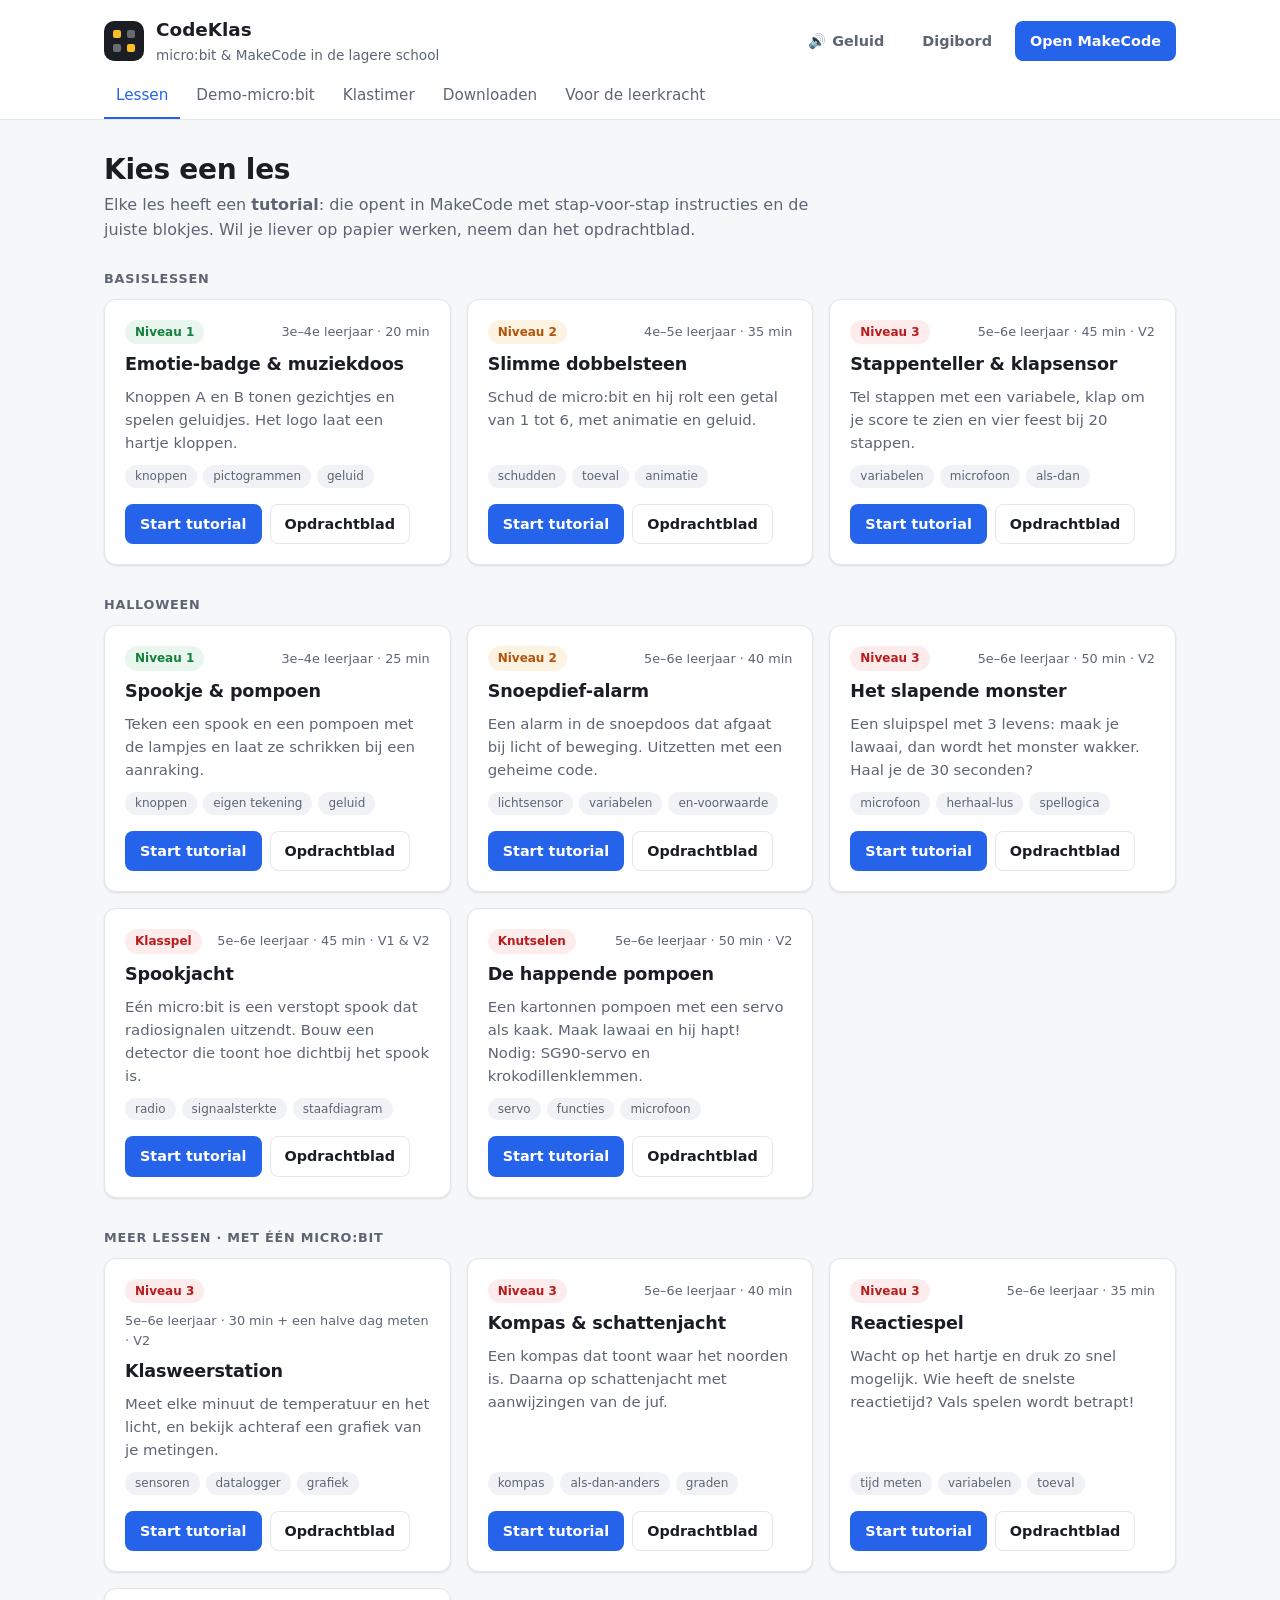
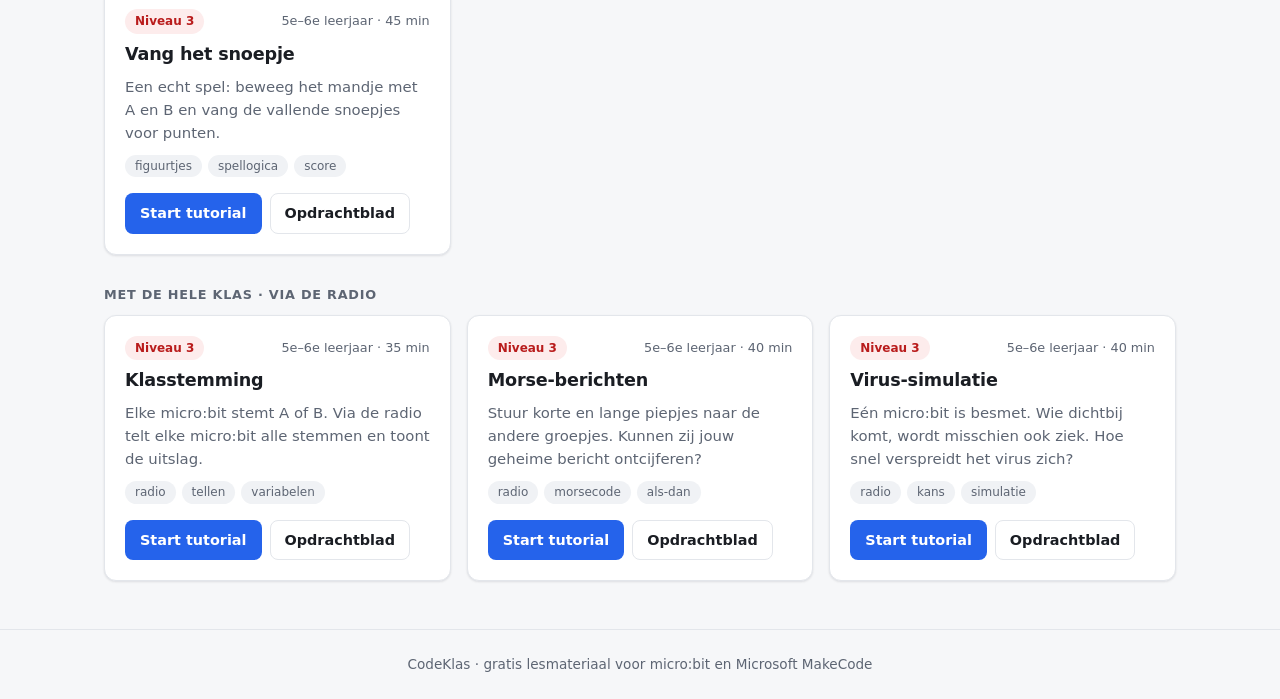
==== commit f1cb00be: "Opdrachtbladen voor alle lessen (uit de tutorials), overzicht in opdrachten/, weerstation als klaswe" ====
--- a/site/index.html
+++ b/site/index.html
@@ -148,6 +148,7 @@
           <div class="lesson-skills"><span>radio</span><span>signaalsterkte</span><span>staafdiagram</span></div>
           <div class="lesson-actions">
             <a class="btn btn-primary" href="https://makecode.microbit.org/?lang=nl#tutorial:https://github.com/jufeklis/microbit/tutorials/spookjacht" target="_blank" rel="noopener noreferrer">Start tutorial</a>
+            <a class="btn btn-secondary" href="https://github.com/jufeklis/microbit/blob/main/opdrachten/spookjacht.md" target="_blank" rel="noopener noreferrer">Opdrachtblad</a>
           </div>
         </article>
 
@@ -177,7 +178,8 @@
           <p>Meet elke minuut de temperatuur en het licht, en bekijk achteraf een grafiek van je metingen.</p>
           <div class="lesson-skills"><span>sensoren</span><span>datalogger</span><span>grafiek</span></div>
           <div class="lesson-actions">
-            <a class="btn btn-primary" href="https://makecode.microbit.org/?lang=nl#tutorial:https://github.com/jufeklis/microbit/tutorials/weerstation" target="_blank" rel="noopener noreferrer">Start tutorial</a>
+            <a class="btn btn-primary" href="https://makecode.microbit.org/?lang=nl#tutorial:https://github.com/jufeklis/microbit/tutorials/klasweerstation" target="_blank" rel="noopener noreferrer">Start tutorial</a>
+            <a class="btn btn-secondary" href="https://github.com/jufeklis/microbit/blob/main/opdrachten/klasweerstation.md" target="_blank" rel="noopener noreferrer">Opdrachtblad</a>
           </div>
         </article>
 
@@ -191,6 +193,7 @@
           <div class="lesson-skills"><span>kompas</span><span>als-dan-anders</span><span>graden</span></div>
           <div class="lesson-actions">
             <a class="btn btn-primary" href="https://makecode.microbit.org/?lang=nl#tutorial:https://github.com/jufeklis/microbit/tutorials/kompas-schattenjacht" target="_blank" rel="noopener noreferrer">Start tutorial</a>
+            <a class="btn btn-secondary" href="https://github.com/jufeklis/microbit/blob/main/opdrachten/kompas-schattenjacht.md" target="_blank" rel="noopener noreferrer">Opdrachtblad</a>
           </div>
         </article>
 
@@ -204,6 +207,7 @@
           <div class="lesson-skills"><span>tijd meten</span><span>variabelen</span><span>toeval</span></div>
           <div class="lesson-actions">
             <a class="btn btn-primary" href="https://makecode.microbit.org/?lang=nl#tutorial:https://github.com/jufeklis/microbit/tutorials/reactiespel" target="_blank" rel="noopener noreferrer">Start tutorial</a>
+            <a class="btn btn-secondary" href="https://github.com/jufeklis/microbit/blob/main/opdrachten/reactiespel.md" target="_blank" rel="noopener noreferrer">Opdrachtblad</a>
           </div>
         </article>
 
@@ -217,6 +221,7 @@
           <div class="lesson-skills"><span>figuurtjes</span><span>spellogica</span><span>score</span></div>
           <div class="lesson-actions">
             <a class="btn btn-primary" href="https://makecode.microbit.org/?lang=nl#tutorial:https://github.com/jufeklis/microbit/tutorials/vang-het-snoepje" target="_blank" rel="noopener noreferrer">Start tutorial</a>
+            <a class="btn btn-secondary" href="https://github.com/jufeklis/microbit/blob/main/opdrachten/vang-het-snoepje.md" target="_blank" rel="noopener noreferrer">Opdrachtblad</a>
           </div>
         </article>
       </div>
@@ -233,6 +238,7 @@
           <div class="lesson-skills"><span>radio</span><span>tellen</span><span>variabelen</span></div>
           <div class="lesson-actions">
             <a class="btn btn-primary" href="https://makecode.microbit.org/?lang=nl#tutorial:https://github.com/jufeklis/microbit/tutorials/klasstemming" target="_blank" rel="noopener noreferrer">Start tutorial</a>
+            <a class="btn btn-secondary" href="https://github.com/jufeklis/microbit/blob/main/opdrachten/klasstemming.md" target="_blank" rel="noopener noreferrer">Opdrachtblad</a>
           </div>
         </article>
 
@@ -246,6 +252,7 @@
           <div class="lesson-skills"><span>radio</span><span>morsecode</span><span>als-dan</span></div>
           <div class="lesson-actions">
             <a class="btn btn-primary" href="https://makecode.microbit.org/?lang=nl#tutorial:https://github.com/jufeklis/microbit/tutorials/morse-berichten" target="_blank" rel="noopener noreferrer">Start tutorial</a>
+            <a class="btn btn-secondary" href="https://github.com/jufeklis/microbit/blob/main/opdrachten/morse-berichten.md" target="_blank" rel="noopener noreferrer">Opdrachtblad</a>
           </div>
         </article>
 
@@ -259,6 +266,7 @@
           <div class="lesson-skills"><span>radio</span><span>kans</span><span>simulatie</span></div>
           <div class="lesson-actions">
             <a class="btn btn-primary" href="https://makecode.microbit.org/?lang=nl#tutorial:https://github.com/jufeklis/microbit/tutorials/virus-simulatie" target="_blank" rel="noopener noreferrer">Start tutorial</a>
+            <a class="btn btn-secondary" href="https://github.com/jufeklis/microbit/blob/main/opdrachten/virus-simulatie.md" target="_blank" rel="noopener noreferrer">Opdrachtblad</a>
           </div>
         </article>
       </div>
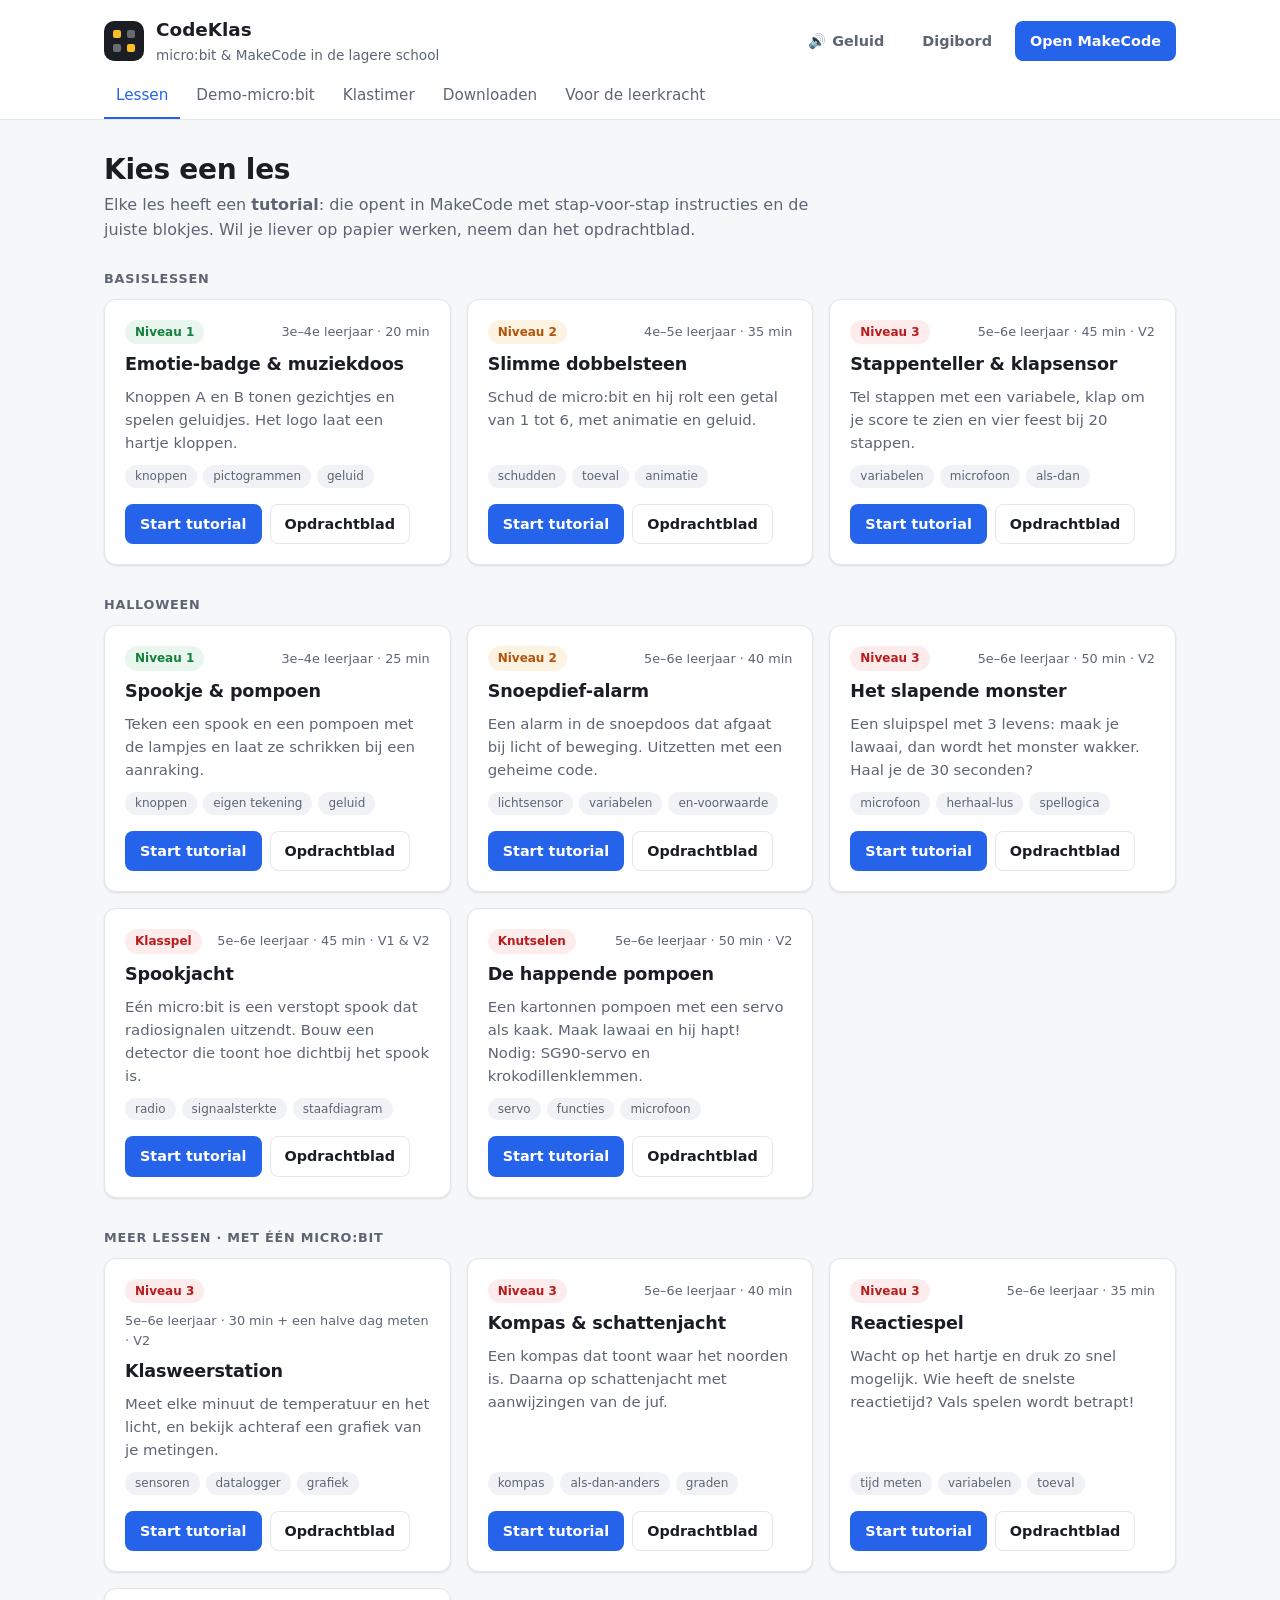
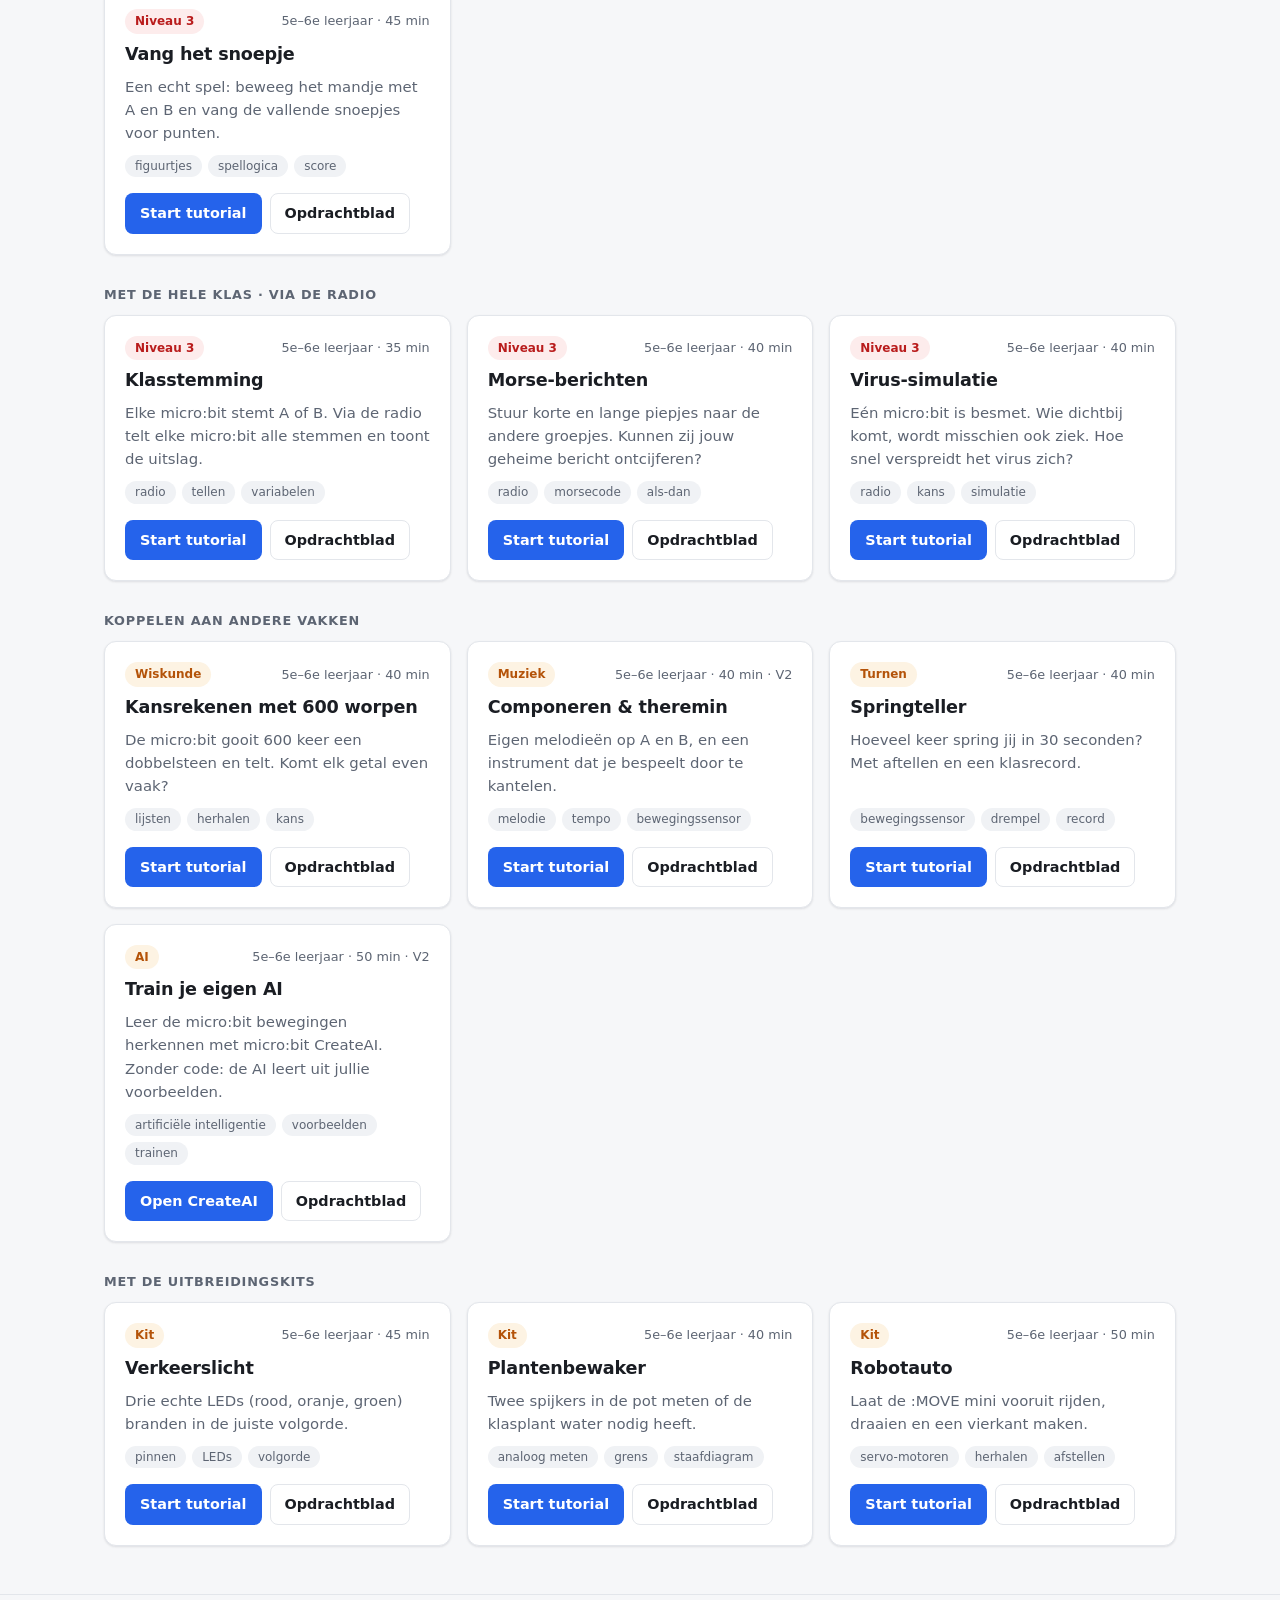
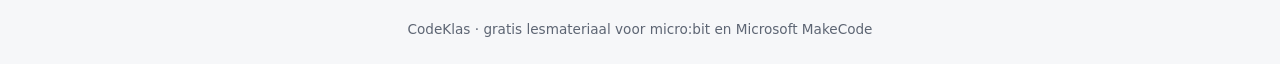
==== commit 590814eb: "Juf-tools (lawaaimeter, beurtkiezer, quiz-zoemers), vakken- en kit-lessen, CreateAI-fiche; v0.0.12 C" ====
--- a/site/index.html
+++ b/site/index.html
@@ -267,6 +267,110 @@
           <div class="lesson-actions">
             <a class="btn btn-primary" href="https://makecode.microbit.org/?lang=nl#tutorial:https://github.com/jufeklis/microbit/tutorials/virus-simulatie" target="_blank" rel="noopener noreferrer">Start tutorial</a>
             <a class="btn btn-secondary" href="https://github.com/jufeklis/microbit/blob/main/opdrachten/virus-simulatie.md" target="_blank" rel="noopener noreferrer">Opdrachtblad</a>
+          </div>
+        </article>
+      </div>
+
+      <h2 class="group-title">Koppelen aan andere vakken</h2>
+      <div class="lesson-grid">
+        <article class="lesson-card">
+          <div class="lesson-top">
+            <span class="level level-2">Wiskunde</span>
+            <span class="lesson-meta">5e–6e leerjaar · 40 min</span>
+          </div>
+          <h3>Kansrekenen met 600 worpen</h3>
+          <p>De micro:bit gooit 600 keer een dobbelsteen en telt. Komt elk getal even vaak?</p>
+          <div class="lesson-skills"><span>lijsten</span><span>herhalen</span><span>kans</span></div>
+          <div class="lesson-actions">
+            <a class="btn btn-primary" href="https://makecode.microbit.org/?lang=nl#tutorial:https://github.com/jufeklis/microbit/tutorials/kansrekenen" target="_blank" rel="noopener noreferrer">Start tutorial</a>
+            <a class="btn btn-secondary" href="https://github.com/jufeklis/microbit/blob/main/opdrachten/kansrekenen.md" target="_blank" rel="noopener noreferrer">Opdrachtblad</a>
+          </div>
+        </article>
+
+        <article class="lesson-card">
+          <div class="lesson-top">
+            <span class="level level-2">Muziek</span>
+            <span class="lesson-meta">5e–6e leerjaar · 40 min · V2</span>
+          </div>
+          <h3>Componeren &amp; theremin</h3>
+          <p>Eigen melodieën op A en B, en een instrument dat je bespeelt door te kantelen.</p>
+          <div class="lesson-skills"><span>melodie</span><span>tempo</span><span>bewegingssensor</span></div>
+          <div class="lesson-actions">
+            <a class="btn btn-primary" href="https://makecode.microbit.org/?lang=nl#tutorial:https://github.com/jufeklis/microbit/tutorials/componeren" target="_blank" rel="noopener noreferrer">Start tutorial</a>
+            <a class="btn btn-secondary" href="https://github.com/jufeklis/microbit/blob/main/opdrachten/componeren.md" target="_blank" rel="noopener noreferrer">Opdrachtblad</a>
+          </div>
+        </article>
+
+        <article class="lesson-card">
+          <div class="lesson-top">
+            <span class="level level-2">Turnen</span>
+            <span class="lesson-meta">5e–6e leerjaar · 40 min</span>
+          </div>
+          <h3>Springteller</h3>
+          <p>Hoeveel keer spring jij in 30 seconden? Met aftellen en een klasrecord.</p>
+          <div class="lesson-skills"><span>bewegingssensor</span><span>drempel</span><span>record</span></div>
+          <div class="lesson-actions">
+            <a class="btn btn-primary" href="https://makecode.microbit.org/?lang=nl#tutorial:https://github.com/jufeklis/microbit/tutorials/springteller" target="_blank" rel="noopener noreferrer">Start tutorial</a>
+            <a class="btn btn-secondary" href="https://github.com/jufeklis/microbit/blob/main/opdrachten/springteller.md" target="_blank" rel="noopener noreferrer">Opdrachtblad</a>
+          </div>
+        </article>
+
+        <article class="lesson-card">
+          <div class="lesson-top">
+            <span class="level level-2">AI</span>
+            <span class="lesson-meta">5e–6e leerjaar · 50 min · V2</span>
+          </div>
+          <h3>Train je eigen AI</h3>
+          <p>Leer de micro:bit bewegingen herkennen met micro:bit CreateAI. Zonder code: de AI leert uit jullie voorbeelden.</p>
+          <div class="lesson-skills"><span>artificiële intelligentie</span><span>voorbeelden</span><span>trainen</span></div>
+          <div class="lesson-actions">
+            <a class="btn btn-primary" href="https://createai.microbit.org" target="_blank" rel="noopener noreferrer">Open CreateAI</a>
+            <a class="btn btn-secondary" href="https://github.com/jufeklis/microbit/blob/main/opdrachten/createai.md" target="_blank" rel="noopener noreferrer">Opdrachtblad</a>
+          </div>
+        </article>
+      </div>
+
+      <h2 class="group-title">Met de uitbreidingskits</h2>
+      <div class="lesson-grid">
+        <article class="lesson-card">
+          <div class="lesson-top">
+            <span class="level level-2">Kit</span>
+            <span class="lesson-meta">5e–6e leerjaar · 45 min</span>
+          </div>
+          <h3>Verkeerslicht</h3>
+          <p>Drie echte LEDs (rood, oranje, groen) branden in de juiste volgorde.</p>
+          <div class="lesson-skills"><span>pinnen</span><span>LEDs</span><span>volgorde</span></div>
+          <div class="lesson-actions">
+            <a class="btn btn-primary" href="https://makecode.microbit.org/?lang=nl#tutorial:https://github.com/jufeklis/microbit/tutorials/verkeerslicht" target="_blank" rel="noopener noreferrer">Start tutorial</a>
+            <a class="btn btn-secondary" href="https://github.com/jufeklis/microbit/blob/main/opdrachten/verkeerslicht.md" target="_blank" rel="noopener noreferrer">Opdrachtblad</a>
+          </div>
+        </article>
+
+        <article class="lesson-card">
+          <div class="lesson-top">
+            <span class="level level-2">Kit</span>
+            <span class="lesson-meta">5e–6e leerjaar · 40 min</span>
+          </div>
+          <h3>Plantenbewaker</h3>
+          <p>Twee spijkers in de pot meten of de klasplant water nodig heeft.</p>
+          <div class="lesson-skills"><span>analoog meten</span><span>grens</span><span>staafdiagram</span></div>
+          <div class="lesson-actions">
+            <a class="btn btn-primary" href="https://makecode.microbit.org/?lang=nl#tutorial:https://github.com/jufeklis/microbit/tutorials/plantenbewaker" target="_blank" rel="noopener noreferrer">Start tutorial</a>
+            <a class="btn btn-secondary" href="https://github.com/jufeklis/microbit/blob/main/opdrachten/plantenbewaker.md" target="_blank" rel="noopener noreferrer">Opdrachtblad</a>
+          </div>
+        </article>
+
+        <article class="lesson-card">
+          <div class="lesson-top">
+            <span class="level level-2">Kit</span>
+            <span class="lesson-meta">5e–6e leerjaar · 50 min</span>
+          </div>
+          <h3>Robotauto</h3>
+          <p>Laat de :MOVE mini vooruit rijden, draaien en een vierkant maken.</p>
+          <div class="lesson-skills"><span>servo-motoren</span><span>herhalen</span><span>afstellen</span></div>
+          <div class="lesson-actions">
+            <a class="btn btn-primary" href="https://makecode.microbit.org/?lang=nl#tutorial:https://github.com/jufeklis/microbit/tutorials/robotauto" target="_blank" rel="noopener noreferrer">Start tutorial</a>
+            <a class="btn btn-secondary" href="https://github.com/jufeklis/microbit/blob/main/opdrachten/robotauto.md" target="_blank" rel="noopener noreferrer">Opdrachtblad</a>
           </div>
         </article>
       </div>
@@ -440,6 +544,16 @@
           <h3>Halloween</h3>
           <p>Laat de leerlingen een papieren pompoen of spook knutselen rond de micro:bit en verduister de klas voor het toonmoment.</p>
         </div>
+        <div class="card">
+          <h3>Juf-tools voor op je eigen micro:bit</h3>
+          <p>Download het bestand en sleep het naar het station MICROBIT.</p>
+          <ul>
+            <li><a href="https://github.com/jufeklis/microbit/raw/main/juf-tools/lawaaimeter.hex">Lawaaimeter</a> (V2): staafjes tonen hoe luid de klas is</li>
+            <li><a href="https://github.com/jufeklis/microbit/raw/main/juf-tools/beurtkiezer.hex">Beurtkiezer</a>: kiest wie aan de beurt is</li>
+            <li><a href="https://github.com/jufeklis/microbit/raw/main/juf-tools/quiz-zoemers.hex">Quiz-zoemers</a>: zoemers en scorebord voor de groepjes</li>
+          </ul>
+          <p><a href="https://github.com/jufeklis/microbit/tree/main/juf-tools" target="_blank" rel="noopener noreferrer">Uitleg en aanpassen</a></p>
+        </div>
       </div>
     </section>
 
